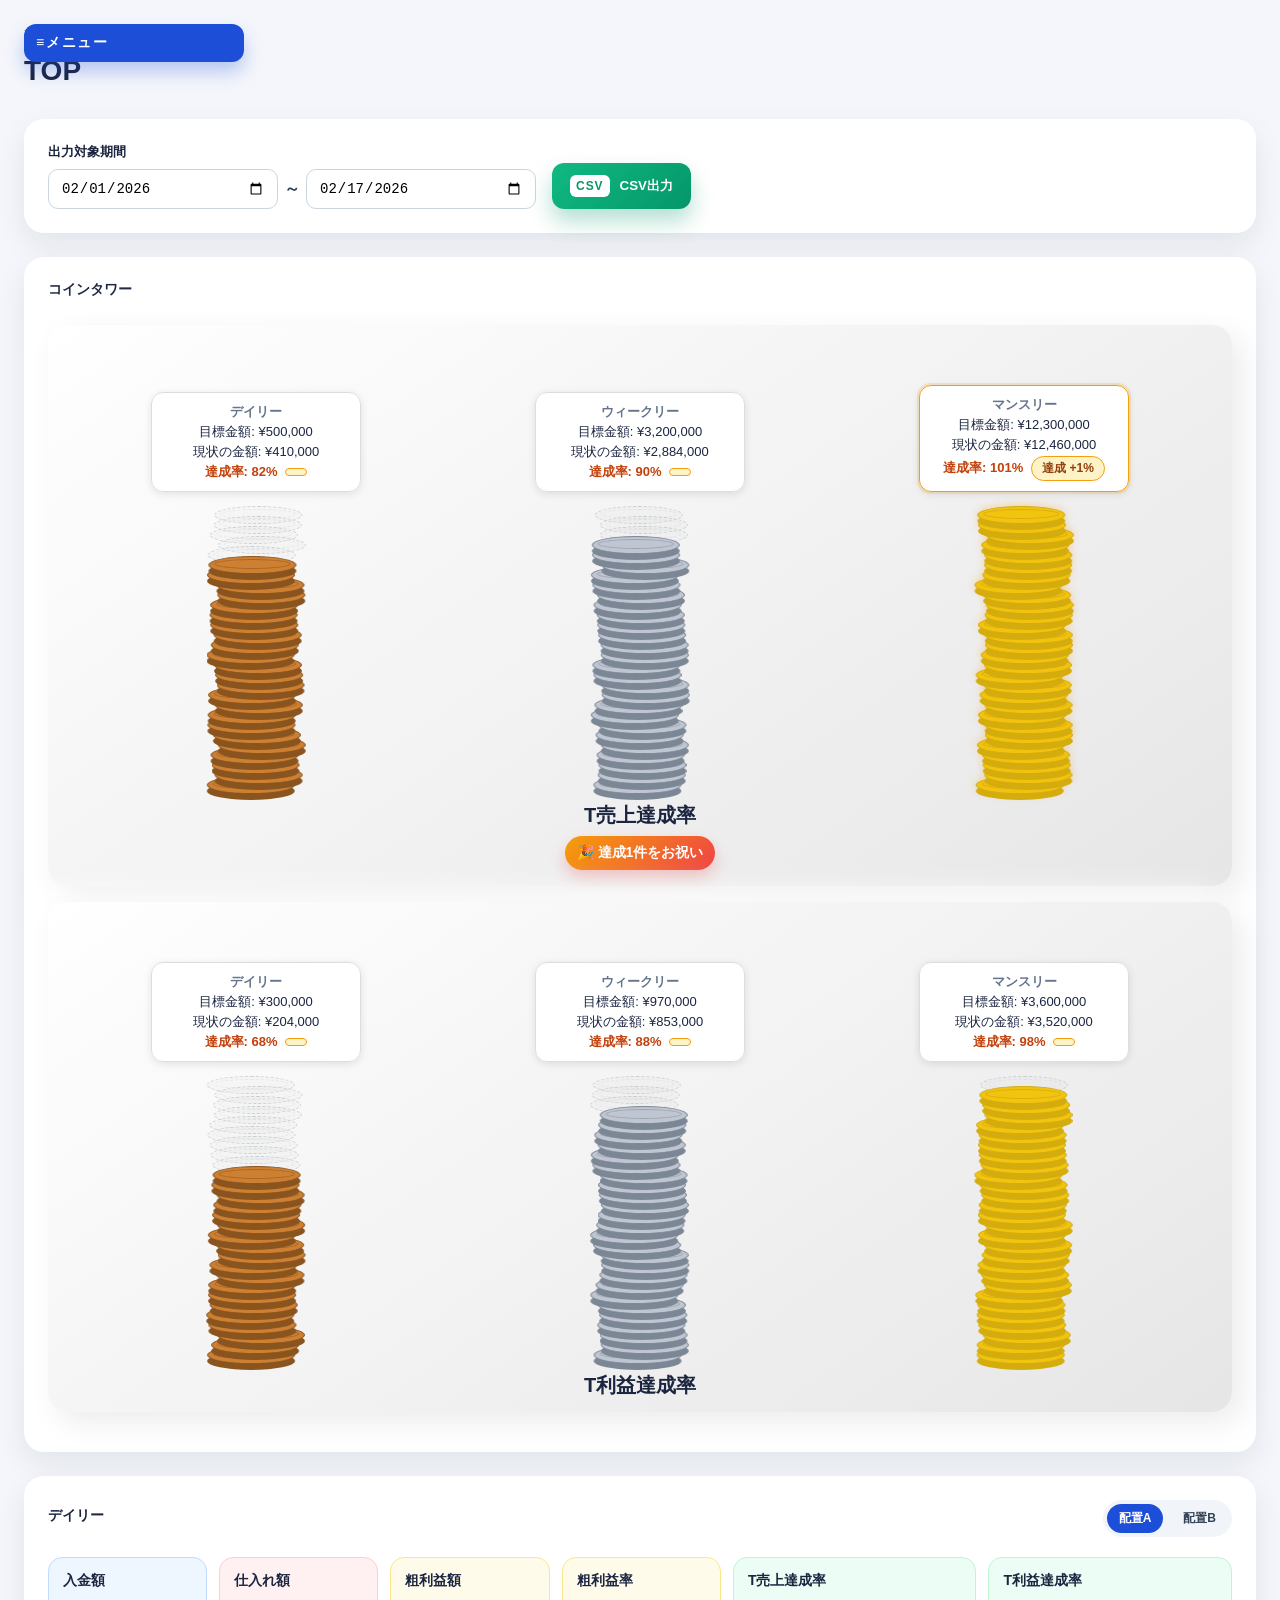
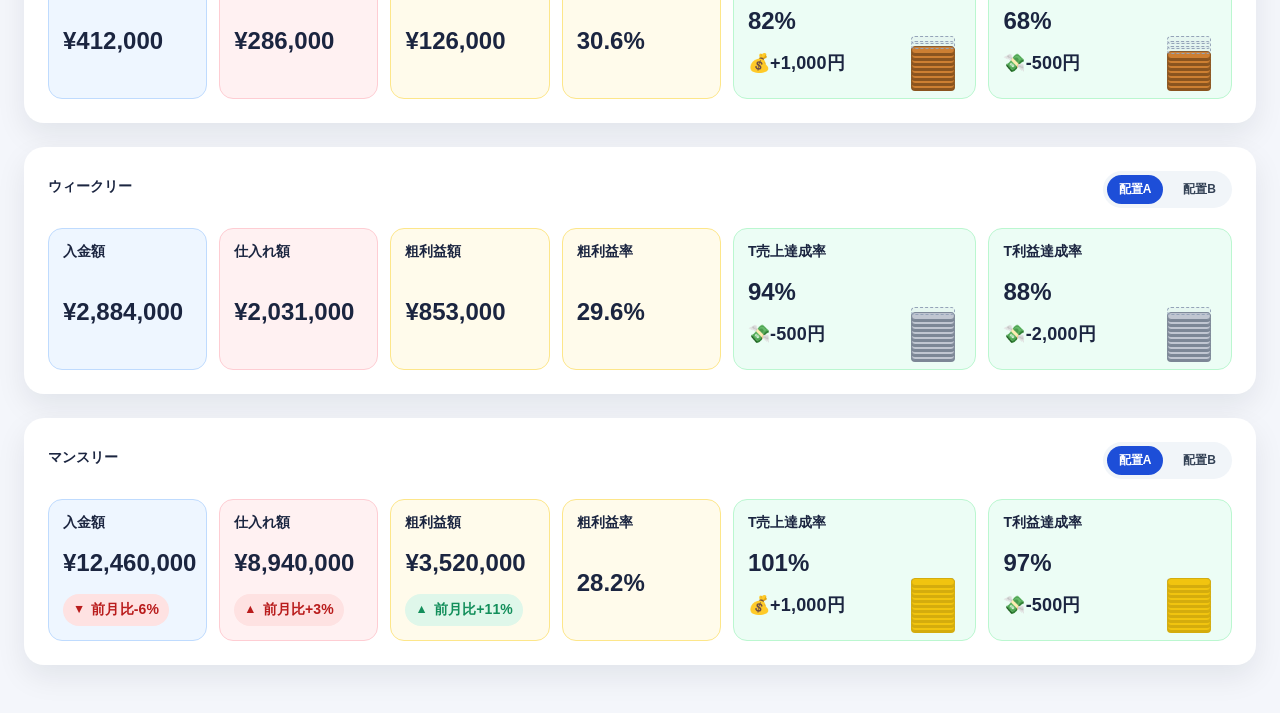
==== index.html @ 09c6e173 "小型タワーにゴースト追加とメニューのレイヤー型アコーディオン化" ====
<!doctype html>
<html lang="ja">
  <head>
    <meta charset="UTF-8" />
    <meta name="viewport" content="width=device-width, initial-scale=1" />
    <title>メニュー画面</title>
    <link rel="stylesheet" href="styles.css" />
  </head>
  <body>
    <div class="layout">
      <aside class="sidebar">
        <button class="sidebar-title" type="button" aria-expanded="false" aria-controls="sidebar-nav">≡メニュー</button>
        <nav class="sidebar-nav" id="sidebar-nav">
          <a class="menu-tab active" href="#menu">TOP</a>
          <a class="menu-tab" href="#seller-research">セラーリサーチ</a>
          <a class="menu-tab" href="#asin-research">ASINリサーチ</a>
          <a class="menu-tab" href="#settings">設定</a>
          <a class="menu-tab" href="#logout">ログアウト</a>
        </nav>
      </aside>

      <div class="content">
        <header class="page-header">
          <div>
            <p class="eyebrow">サマリー</p>
            <h1>TOP</h1>
          </div>
        </header>

        <main>
          <section class="panel global-controls-panel">
            <div class="global-controls">
              <div class="period-range" role="group" aria-label="出力対象期間">
                <p class="period-title">出力対象期間</p>
                <div class="period-inputs">
                  <input type="date" value="2026-02-01" aria-label="日付FROM" />
                  <span class="period-symbol">～</span>
                  <input type="date" value="2026-02-17" aria-label="日付TO" />
                </div>
              </div>
              <button class="csv-button">
                <span class="csv-icon" aria-hidden="true">CSV</span>
                CSV出力
              </button>
            </div>
          </section>

          <section class="panel achievement-panel" id="achievement">
            <div class="panel-header">
              <h2>コインタワー</h2>
            </div>
            <div class="achievement-towers">
              <article class="coin-tower-widget sales-achievement-widget" data-widget="sales-achievement">
                <div class="sales-stage" aria-label="T売上達成率 タワー比較">
                  <div class="sales-tower-group daily-pos">
                    <div class="sales-label-box">
                      <p class="sales-tower-title">デイリー</p>
                      <p class="sales-target">目標金額: <span id="target-daily">-</span></p>
                      <p class="sales-current">現状の金額: <span id="current-daily">-</span></p>
                      <p class="sales-rate">達成率: <span id="rate-daily">0%</span><span class="sales-over-badge" id="over-daily" hidden></span></p>
                    </div>
                    <div class="sales-tower-container" id="tower-daily" aria-hidden="true"></div>
                  </div>
                  <div class="sales-tower-group weekly-pos">
                    <div class="sales-label-box">
                      <p class="sales-tower-title">ウィークリー</p>
                      <p class="sales-target">目標金額: <span id="target-weekly">-</span></p>
                      <p class="sales-current">現状の金額: <span id="current-weekly">-</span></p>
                      <p class="sales-rate">達成率: <span id="rate-weekly">0%</span><span class="sales-over-badge" id="over-weekly" hidden></span></p>
                    </div>
                    <div class="sales-tower-container" id="tower-weekly" aria-hidden="true"></div>
                  </div>
                  <div class="sales-tower-group monthly-pos">
                    <div class="sales-label-box">
                      <p class="sales-tower-title">マンスリー</p>
                      <p class="sales-target">目標金額: <span id="target-monthly">-</span></p>
                      <p class="sales-current">現状の金額: <span id="current-monthly">-</span></p>
                      <p class="sales-rate">達成率: <span id="rate-monthly">0%</span><span class="sales-over-badge" id="over-monthly" hidden></span></p>
                    </div>
                    <div class="sales-tower-container" id="tower-monthly" aria-hidden="true"></div>
                  </div>
                </div>
                <h3 class="tower-widget-title">T売上達成率</h3>
              </article>
              <article class="coin-tower-widget sales-achievement-widget profit-achievement-widget" data-widget="profit-achievement">
                <div class="sales-stage" aria-label="T利益達成率 タワー比較">
                  <div class="sales-tower-group daily-pos">
                    <div class="sales-label-box">
                      <p class="sales-tower-title">デイリー</p>
                      <p class="sales-target">目標金額: <span id="profit-target-daily">-</span></p>
                      <p class="sales-current">現状の金額: <span id="profit-current-daily">-</span></p>
                      <p class="sales-rate">達成率: <span id="profit-rate-daily">0%</span><span class="sales-over-badge" id="profit-over-daily" hidden></span></p>
                    </div>
                    <div class="sales-tower-container" id="profit-tower-daily" aria-hidden="true"></div>
                  </div>
                  <div class="sales-tower-group weekly-pos">
                    <div class="sales-label-box">
                      <p class="sales-tower-title">ウィークリー</p>
                      <p class="sales-target">目標金額: <span id="profit-target-weekly">-</span></p>
                      <p class="sales-current">現状の金額: <span id="profit-current-weekly">-</span></p>
                      <p class="sales-rate">達成率: <span id="profit-rate-weekly">0%</span><span class="sales-over-badge" id="profit-over-weekly" hidden></span></p>
                    </div>
                    <div class="sales-tower-container" id="profit-tower-weekly" aria-hidden="true"></div>
                  </div>
                  <div class="sales-tower-group monthly-pos">
                    <div class="sales-label-box">
                      <p class="sales-tower-title">マンスリー</p>
                      <p class="sales-target">目標金額: <span id="profit-target-monthly">-</span></p>
                      <p class="sales-current">現状の金額: <span id="profit-current-monthly">-</span></p>
                      <p class="sales-rate">達成率: <span id="profit-rate-monthly">0%</span><span class="sales-over-badge" id="profit-over-monthly" hidden></span></p>
                    </div>
                    <div class="sales-tower-container" id="profit-tower-monthly" aria-hidden="true"></div>
                  </div>
                </div>
                <h3 class="tower-widget-title">T利益達成率</h3>
              </article>
            </div>
          </section>

          <section class="panel daily-panel" id="daily">
            <div class="panel-header">
              <h2>デイリー</h2>
              <div class="tower-layout-switch" role="group" aria-label="小さいコインタワー配置比較">
                <button class="tower-layout-button active" type="button" data-layout="a">配置A</button>
                <button class="tower-layout-button" type="button" data-layout="b">配置B</button>
              </div>
            </div>
            <div class="summary-metrics">
              <article class="metric-item income"><h3>入金額</h3><p>¥412,000</p></article>
              <article class="metric-item expense"><h3>仕入れ額</h3><p>¥286,000</p></article>
              <article class="metric-item profit"><h3>粗利益額</h3><p>¥126,000</p></article>
              <article class="metric-item profit"><h3>粗利益率</h3><p>30.6%</p></article>
              <article class="metric-item target" data-target-type="sales"><h3>T売上達成率</h3><p>82%</p><span>💰+1,000円</span></article>
              <article class="metric-item target" data-target-type="profit"><h3>T利益達成率</h3><p>68%</p><span>💸-500円</span></article>
            </div>
          </section>

          <section class="panel weekly-panel" id="weekly">
            <div class="panel-header">
              <h2>ウィークリー</h2>
              <div class="tower-layout-switch" role="group" aria-label="小さいコインタワー配置比較">
                <button class="tower-layout-button active" type="button" data-layout="a">配置A</button>
                <button class="tower-layout-button" type="button" data-layout="b">配置B</button>
              </div>
            </div>
            <div class="summary-metrics">
              <article class="metric-item income"><h3>入金額</h3><p>¥2,884,000</p></article>
              <article class="metric-item expense"><h3>仕入れ額</h3><p>¥2,031,000</p></article>
              <article class="metric-item profit"><h3>粗利益額</h3><p>¥853,000</p></article>
              <article class="metric-item profit"><h3>粗利益率</h3><p>29.6%</p></article>
              <article class="metric-item target" data-target-type="sales"><h3>T売上達成率</h3><p>94%</p><span>💸-500円</span></article>
              <article class="metric-item target" data-target-type="profit"><h3>T利益達成率</h3><p>88%</p><span>💸-2,000円</span></article>
            </div>
          </section>

          <section class="panel monthly-panel" id="monthly">
            <div class="panel-header">
              <h2>マンスリー</h2>
              <div class="tower-layout-switch" role="group" aria-label="小さいコインタワー配置比較">
                <button class="tower-layout-button active" type="button" data-layout="a">配置A</button>
                <button class="tower-layout-button" type="button" data-layout="b">配置B</button>
              </div>
            </div>
            <div class="summary-metrics">
              <article class="metric-item income"><h3>入金額</h3><p>¥12,460,000</p><small>前月比-6%</small></article>
              <article class="metric-item expense"><h3>仕入れ額</h3><p>¥8,940,000</p><small>前月比+3%</small></article>
              <article class="metric-item profit"><h3>粗利益額</h3><p>¥3,520,000</p><small>前月比+11%</small></article>
              <article class="metric-item profit"><h3>粗利益率</h3><p>28.2%</p></article>
              <article class="metric-item target" data-target-type="sales"><h3>T売上達成率</h3><p>101%</p><span>💰+1,000円</span></article>
              <article class="metric-item target" data-target-type="profit"><h3>T利益達成率</h3><p>97%</p><span>💸-500円</span></article>
            </div>
          </section>
        </main>
      </div>
    </div>
    <script src="script.js"></script>
  </body>
</html>
---- styles.css ----
:root {
  color-scheme: light;
  font-family: "Noto Sans JP", "Hiragino Kaku Gothic ProN", "Yu Gothic", sans-serif;
  background: #f4f6fb;
  color: #1b2540;
}

* {
  box-sizing: border-box;
  margin: 0;
  padding: 0;
}

body {
  padding: 24px;
}

.layout {
  display: block;
}

.sidebar {
  position: fixed;
  top: 24px;
  left: 24px;
  z-index: 1400;
  width: 220px;
}

.sidebar-title {
  width: 100%;
  border: none;
  border-radius: 12px;
  background: #1d4ed8;
  color: #ffffff;
  font-size: 14px;
  font-weight: 800;
  letter-spacing: 0.12em;
  text-align: left;
  padding: 10px 12px;
  cursor: pointer;
  box-shadow: 0 10px 18px rgba(29, 78, 216, 0.28);
}

.sidebar-nav {
  margin-top: 10px;
  display: grid;
  gap: 10px;
  background: #ffffff;
  border-radius: 14px;
  padding: 0;
  box-shadow: 0 12px 24px rgba(15, 23, 42, 0.16);
  max-height: 0;
  opacity: 0;
  overflow: hidden;
  pointer-events: none;
  transform: translateY(-6px);
  transition: max-height 0.22s ease, opacity 0.2s ease, transform 0.2s ease, padding 0.2s ease;
}

body.menu-open .sidebar-nav {
  max-height: 320px;
  opacity: 1;
  pointer-events: auto;
  transform: translateY(0);
  padding: 12px;
}

.menu-tab {
  display: block;
  padding: 12px 14px;
  border-radius: 12px;
  text-decoration: none;
  font-weight: 600;
  color: #1f2937;
  background: #f1f5f9;
  transition: background 0.2s ease, color 0.2s ease, transform 0.2s ease;
}

.menu-tab:hover {
  background: #e0e7ff;
  color: #1d4ed8;
  transform: translateX(2px);
}

.menu-tab.active {
  background: #1d4ed8;
  color: #ffffff;
}

.content {
  flex: 1;
  min-width: 0;
}

.page-header {
  display: flex;
  justify-content: flex-start;
  align-items: center;
  margin-bottom: 32px;
}

.eyebrow {
  text-transform: uppercase;
  letter-spacing: 0.12em;
  font-size: 12px;
  color: #6b7280;
  margin-bottom: 14px;
}

h1 {
  font-size: 28px;
  font-weight: 700;
}

.panel {
  display: block;
  background: #fff;
  padding: 24px;
  border-radius: 20px;
  box-shadow: 0 12px 30px rgba(15, 23, 42, 0.08);
  margin-bottom: 24px;
}

.panel-header {
  display: flex;
  justify-content: space-between;
  align-items: center;
  margin-bottom: 20px;
  gap: 16px;
  flex-wrap: wrap;
}

.tower-layout-switch {
  display: inline-flex;
  gap: 8px;
  padding: 4px;
  border-radius: 999px;
  background: #f1f5f9;
}

.tower-layout-button {
  border: none;
  border-radius: 999px;
  background: transparent;
  color: #334155;
  font-size: 12px;
  font-weight: 700;
  padding: 6px 12px;
  cursor: pointer;
}

.tower-layout-button.active {
  background: #1d4ed8;
  color: #ffffff;
}

.panel-header h2 {
  font-size: 14px;
  margin-bottom: 6px;
}

.panel-header p {
  color: #6b7280;
}

.csv-button {
  border: none;
  border-radius: 12px;
  padding: 12px 18px;
  font-weight: 700;
  cursor: pointer;
  background: linear-gradient(135deg, #10b981, #059669);
  color: #fff;
  display: inline-flex;
  align-items: center;
  gap: 10px;
  box-shadow: 0 12px 22px rgba(5, 150, 105, 0.3);
  transition: transform 0.2s ease, box-shadow 0.2s ease;
}

.csv-button.outline {
  background: #ffffff;
  color: #0f172a;
  border: 1px solid #d1d5db;
  box-shadow: none;
}

.csv-button.outline .csv-icon {
  background: #10b981;
  color: #ffffff;
}

.csv-button:hover {
  transform: translateY(-1px);
  box-shadow: 0 16px 26px rgba(5, 150, 105, 0.35);
}

.csv-button.small {
  padding: 10px 16px;
  font-size: 13px;
}

.csv-icon {
  background: #ffffff;
  color: #059669;
  font-size: 12px;
  font-weight: 800;
  padding: 4px 6px;
  border-radius: 6px;
  letter-spacing: 0.08em;
}



.global-controls {
  display: flex;
  justify-content: flex-start;
  align-items: end;
  gap: 16px;
  flex-wrap: wrap;
}

.period-range {
  display: grid;
  gap: 8px;
}

.period-title {
  font-size: 13px;
  font-weight: 700;
}

.period-inputs {
  display: flex;
  align-items: center;
  gap: 6px;
  flex-wrap: wrap;
}

.period-symbol {
  font-weight: 700;
  color: #334155;
}

.period-inputs input {
  border: 1px solid #cbd5e1;
  border-radius: 10px;
  padding: 10px 12px;
  font-size: 14px;
  min-width: 230px;
  background: #fff;
}

.achievement-towers {
  display: grid;
  grid-template-columns: repeat(2, minmax(240px, 1fr));
  gap: 16px;
  margin-bottom: 16px;
}

.coin-tower-widget {
  background: linear-gradient(145deg, #ffffff, #e6e6e6);
  padding: 22px;
  border-radius: 20px;
  box-shadow: 10px 10px 30px rgba(0, 0, 0, 0.08), -10px -10px 30px rgba(255, 255, 255, 0.8);
  text-align: center;
}

.coin-tower-widget h3 {
  margin-bottom: 10px;
}

.target-amount {
  margin-bottom: 8px;
}

.tower-container {
  width: 88px;
  height: 160px;
  background-color: #e0e0e0;
  border-radius: 10px;
  margin: 0 auto 12px;
  position: relative;
  overflow: hidden;
  border: 1px solid #dcdcdc;
  box-shadow: inset 2px 2px 5px rgba(0, 0, 0, 0.1);
}

.coin-stack {
  position: absolute;
  bottom: 0;
  width: 100%;
  background-color: #ffd700;
  box-shadow: 0 -2px 5px rgba(255, 215, 0, 0.5);
  border-top: 1px solid #e0b000;
}

.current-amount {
  display: block;
  font-size: 26px;
  font-weight: 700;
  margin-bottom: 4px;
}

.percentage {
  display: block;
}

.summary-metrics {
  display: grid;
  grid-template-columns: repeat(4, minmax(0, 0.85fr)) repeat(2, minmax(0, 1.3fr));
  gap: 12px;
}

.metric-item {
  padding: 14px;
  border-radius: 14px;
  background: #f8fafc;
  border: 1px solid #e2e8f0;
  display: grid;
  gap: 8px;
}

.metric-item.target {
  background: #ecfdf5;
  border-color: #bbf7d0;
  position: relative;
  min-height: 142px;
  padding-right: 84px;
}

.metric-item.target.target-layout-b {
  padding-right: 14px;
  padding-bottom: 78px;
}

.mini-target-tower {
  position: absolute;
  right: 14px;
  bottom: 12px;
  width: 56px;
  display: flex;
  flex-direction: column-reverse;
  align-items: center;
}

.metric-item.target.target-layout-b .mini-target-tower {
  right: 50%;
  transform: translateX(50%);
  width: 68px;
}

.mini-coin-slot {
  position: relative;
  width: 44px;
  height: 8px;
  margin-bottom: -3px;
}

.metric-item.target.target-layout-b .mini-coin-slot {
  width: 52px;
  height: 9px;
}

.mini-coin,
.mini-ghost-coin {
  width: 100%;
  height: 100%;
  border-radius: 999px;
}

.mini-ghost-coin {
  position: absolute;
  inset: 0;
  border: 1px dashed #94a3b8;
  background: rgba(148, 163, 184, 0.08);
}

.mini-coin {
  position: absolute;
  inset: 0;
  background: var(--mini-coin-main, #f1c40f);
  border: 1px solid var(--mini-coin-edge, #d4ac0d);
  box-shadow: 0 2px 0 var(--mini-coin-edge, #d4ac0d);
}

.metric-item.target.period-daily {
  --mini-coin-main: #cd7f32;
  --mini-coin-edge: #8a541f;
}

.metric-item.target.period-weekly {
  --mini-coin-main: #c0c6d1;
  --mini-coin-edge: #7c8796;
}

.metric-item.target.period-monthly {
  --mini-coin-main: #f1c40f;
  --mini-coin-edge: #d4ac0d;
}

.metric-item.income {
  background: #eef6ff;
  border-color: #bfdbfe;
}

.metric-item.expense {
  background: #fff1f2;
  border-color: #fecdd3;
}

.metric-item.profit {
  background: #fffbeb;
  border-color: #fde68a;
}


.metric-item h3 {
  font-size: 14px;
  font-weight: 700;
}

.metric-item p {
  font-size: 24px;
  font-weight: 700;
}

.metric-item small,
.metric-item span {
  font-size: 14px;
}

.metric-item.target span {
  font-size: 18px;
  font-weight: 800;
  letter-spacing: 0.01em;
}


.monthly-panel .metric-item small.mom-chip {
  display: inline-flex;
  align-items: center;
  width: fit-content;
  border-radius: 999px;
  padding: 4px 10px;
  font-size: 14px;
  font-weight: 800;
  line-height: 1.1;
  letter-spacing: 0.01em;
}

.monthly-panel .metric-item small.mom-chip::before {
  content: "▲";
  margin-right: 6px;
  font-size: 0.88em;
}

.monthly-panel .metric-item small.mom-chip.mom-up {
  background: #dff7ea;
  color: #138f5b;
}

.monthly-panel .metric-item small.mom-chip.mom-down {
  background: #fee2e2;
  color: #b91c1c;
}

.monthly-panel .metric-item small.mom-chip.mom-down::before {
  content: "▼";
}


.monthly-panel .metric-item.expense small.mom-chip.mom-up {
  background: #fee2e2;
  color: #b91c1c;
}

.monthly-panel .metric-item.expense small.mom-chip.mom-down {
  background: #dff7ea;
  color: #138f5b;
}

.celebrate-button {
  margin: 10px auto 0;
  display: inline-flex;
  align-items: center;
  justify-content: center;
  border: none;
  border-radius: 999px;
  padding: 8px 12px;
  width: fit-content;
  font-size: 14px;
  font-weight: 800;
  background: linear-gradient(135deg, #f59e0b, #ef4444);
  color: #ffffff;
  cursor: pointer;
  box-shadow: 0 8px 16px rgba(239, 68, 68, 0.28);
  transition: transform 0.15s ease, box-shadow 0.15s ease;
}

.celebrate-button:hover {
  transform: translateY(-1px) scale(1.02);
  box-shadow: 0 12px 20px rgba(239, 68, 68, 0.3);
}

.celebrate-button:active {
  transform: translateY(0) scale(0.98);
}

.confetti-layer {
  position: fixed;
  inset: 0;
  pointer-events: none;
  overflow: hidden;
  z-index: 9999;
}

.confetti-piece {
  position: absolute;
  top: -12vh;
  width: 10px;
  height: 16px;
  opacity: 0.95;
  transform: translate3d(var(--x-start), -12vh, 0) rotate(0deg);
  animation: confetti-fall var(--fall-duration) linear forwards;
}

@keyframes confetti-fall {
  0% {
    transform: translate3d(var(--x-start), -12vh, 0) rotate(0deg);
    opacity: 0.98;
  }
  100% {
    transform: translate3d(calc(var(--x-start) + var(--x-drift)), 110vh, 0) rotate(var(--spin));
    opacity: 0.9;
  }
}

@media (max-width: 1080px) {
  .summary-metrics {
    grid-template-columns: repeat(2, minmax(0, 1fr));
  }
}

.grid {
  display: grid;
  gap: 16px;
  grid-template-columns: repeat(auto-fit, minmax(220px, 1fr));
}

.card {
  background: #f8fafc;
  border-radius: 16px;
  padding: 18px;
  border: 1px solid #e2e8f0;
}

.card.income {
  background: #eef6ff;
  border-color: #bfdbfe;
}

.card.expense {
  background: #fff1f2;
  border-color: #fecdd3;
}

.card.profit {
  background: #fff7ed;
  border-color: #fed7aa;
}

.card h3 {
  font-size: 14px;
  color: #64748b;
  margin-bottom: 10px;
}

.metric {
  font-size: 24px;
  font-weight: 700;
  margin-bottom: 6px;
}

.sub {
  font-size: 13px;
  color: #64748b;
}

.subline {
  display: flex;
  align-items: center;
  gap: 10px;
  flex-wrap: wrap;
}

.card.profit .subline {
  flex-wrap: nowrap;
  gap: 6px;
  font-size: 12px;
}

.trend {
  font-size: 12px;
  font-weight: 700;
  padding: 4px 8px;
  border-radius: 999px;
}

.trend.up {
  background: rgba(16, 185, 129, 0.16);
  color: #047857;
}

.trend.down {
  background: rgba(239, 68, 68, 0.16);
  color: #b91c1c;
}

.chart-legend {
  display: flex;
  flex-wrap: wrap;
  gap: 10px;
  margin-bottom: 18px;
}

.legend-chip {
  font-size: 12px;
  font-weight: 700;
  padding: 10px 14px;
  border-radius: 999px;
  background: #e2e8f0;
  color: #1f2937;
}

.legend-chip.daily {
  background: rgba(56, 189, 248, 0.2);
  color: #0369a1;
}

.legend-chip.weekly {
  background: rgba(96, 165, 250, 0.2);
  color: #1d4ed8;
}

.legend-chip.monthly {
  background: rgba(37, 99, 235, 0.2);
  color: #1e3a8a;
}

.legend-chip.last-month {
  background: rgba(59, 130, 246, 0.2);
  color: #1d4ed8;
}

.bar-chart {
  position: relative;
  padding-top: 12px;
}

.bar-chart-grid {
  display: grid;
  grid-template-columns: repeat(auto-fit, minmax(140px, 1fr));
  gap: 16px;
  align-items: end;
}

.bar-group {
  display: grid;
  grid-template-rows: auto auto auto;
  justify-items: center;
  gap: 10px;
}

.bar-stack {
  display: grid;
  grid-template-columns: auto auto;
  gap: 10px;
  align-items: end;
}

.bar-axis {
  display: flex;
  flex-direction: column;
  justify-content: flex-start;
  height: var(--total, 180px);
  font-size: 11px;
  font-weight: 700;
  color: #94a3b8;
  text-align: right;
}

.bar-axis span {
  display: block;
}

.bar-column {
  width: 64px;
  height: var(--total, 180px);
  position: relative;
  display: flex;
  align-items: flex-end;
  justify-content: center;
}

.bar-segment {
  width: 100%;
  border-radius: 6px;
  box-shadow: inset 0 0 0 1px rgba(148, 163, 184, 0.35);
}

.bar-segment.ghost {
  position: absolute;
  bottom: 0;
  left: 0;
  background: rgba(147, 197, 253, 0.35);
  border: 1px dashed rgba(59, 130, 246, 0.5);
}

.bar-segment.current {
  background: #2563eb;
  position: relative;
}

.bar-segment.current.above {
  box-shadow: 0 0 0 2px rgba(37, 99, 235, 0.25);
}

.bar-segment.current.above::after {
  content: "";
  position: absolute;
  top: -6px;
  left: 50%;
  transform: translateX(-50%);
  width: 14px;
  height: 6px;
  border-radius: 4px;
  background: #2563eb;
}

.bar-label {
  font-weight: 700;
  color: #1f2937;
  text-align: center;
}

.bar-value {
  font-size: 12px;
  color: #1d4ed8;
  font-weight: 700;
  text-align: center;
  display: grid;
  gap: 4px;
}

.bar-note {
  font-size: 12px;
  color: #64748b;
  text-align: center;
}

@media (max-width: 720px) {
  .achievement-towers {
    grid-template-columns: 1fr;
  }

  .global-controls {
    align-items: flex-start;
  }

  .period-inputs input {
    min-width: 150px;
  }

  .summary-metrics {
    grid-template-columns: 1fr;
  }

  body {
    padding: 20px;
  }

  .layout {
    display: block;
  }

  .sidebar {
    top: 12px;
    left: 12px;
    width: calc(100% - 24px);
    max-width: 260px;
  }

  .page-header {
    flex-direction: column;
    align-items: flex-start;
    gap: 16px;
  }

  .panel-header {
    flex-direction: column;
    align-items: flex-start;
  }

  .bar-chart-grid {
    grid-template-columns: repeat(auto-fit, minmax(120px, 1fr));
  }

  .average-line {
    height: 240px;
  }
}

.sales-achievement-widget {
  overflow: visible;
  padding-top: 26px;
  padding-bottom: 16px;
}

.sales-achievement-widget .tower-widget-title {
  margin-top: 16px;
  margin-bottom: 0;
  text-align: center;
  position: relative;
  z-index: 120;
  font-size: 28px;
  font-weight: 800;
  line-height: 1.1;
}

.sales-stage {
  position: relative;
  width: 100%;
  max-width: 100%;
  min-height: 0;
  margin: 0 auto;
  margin-top: 34px;
  display: flex;
  justify-content: center;
  align-items: flex-end;
  gap: 16px;
}

.sales-tower-group {
  position: relative;
  isolation: isolate;
  display: flex;
  flex: 1 1 0;
  min-width: 0;
  flex-direction: column;
  align-items: center;
}

.sales-stage .daily-pos {
  --coin-main: #cd7f32;
  --coin-edge: #8a541f;
  --coin-ring: rgba(122, 69, 21, 0.45);
  --coin-glow: rgba(205, 127, 50, 0.45);
  z-index: 10;
}

.sales-stage .weekly-pos {
  --coin-main: #c0c6d1;
  --coin-edge: #7c8796;
  --coin-ring: rgba(99, 112, 128, 0.4);
  --coin-glow: rgba(192, 198, 209, 0.45);
  z-index: 2;
}

.sales-stage .monthly-pos {
  --coin-main: #f1c40f;
  --coin-edge: #d4ac0d;
  --coin-ring: rgba(184, 134, 11, 0.4);
  --coin-glow: rgba(245, 158, 11, 0.45);
  z-index: 2;
}

.sales-label-box {
  position: relative;
  z-index: 40;
  margin-bottom: 14px;
  text-align: center;
  background: rgba(255, 255, 255, 0.96);
  padding: 10px 14px;
  border-radius: 12px;
  box-shadow: 0 2px 8px rgba(0, 0, 0, 0.1);
  border: 1px solid #ddd;
  white-space: nowrap;
  width: 100%;
  min-width: 0;
  max-width: 210px;
}


.sales-stage .weekly-pos .sales-label-box,
.sales-stage .monthly-pos .sales-label-box {
  z-index: 70;
}

.sales-stage .daily-pos .sales-label-box {
  z-index: 60;
}

.sales-tower-title {
  font-size: 14px;
  color: #64748b;
  font-weight: 700;
  margin-bottom: 4px;
}

.sales-label-box p {
  font-size: 14px;
  margin-bottom: 2px;
}

.sales-label-box p:last-child {
  margin-bottom: 0;
}

.sales-rate {
  color: #c2410c;
  font-weight: 700;
}

.sales-over-badge {
  display: inline-flex;
  margin-left: 8px;
  padding: 3px 10px;
  border-radius: 999px;
  font-size: 12px;
  font-weight: 700;
  color: #92400e;
  background: #fef3c7;
  border: 1px solid #f59e0b;
}

.sales-tower-group.over-achieved .sales-label-box {
  position: relative;
  z-index: 80;
  border-color: #f59e0b;
  box-shadow: 0 0 0 2px rgba(245, 158, 11, 0.2), 0 2px 8px rgba(0, 0, 0, 0.1);
}

.sales-tower-group.over-achieved .active-coin {
  box-shadow: 0 6px 0 var(--coin-edge, #d4ac0d), 0 0 10px var(--coin-glow, rgba(245, 158, 11, 0.45));
}


.sales-tower-container {
  width: 108px;
  display: flex;
  flex-direction: column-reverse;
  align-items: center;
  padding-bottom: 2px;
}


.coin-slot {
  position: relative;
  width: 92px;
  height: 18px;
  margin-bottom: -8px;
  display: flex;
  justify-content: center;
}

.coin-base {
  position: absolute;
  width: 88px;
  height: 18px;
  border-radius: 50%;
  opacity: 0;
  transform: translateY(-800px);
}

.active-coin {
  background-color: var(--coin-main, #f1c40f);
  border: 1px solid var(--coin-edge, #d4ac0d);
  box-shadow: 0 6px 0 var(--coin-edge, #d4ac0d);
  z-index: 10;
}

.active-coin::before {
  content: "";
  position: absolute;
  top: 2px;
  left: 5px;
  right: 5px;
  bottom: 4px;
  border: 1px solid var(--coin-ring, rgba(184, 134, 11, 0.4));
  border-radius: 50%;
}

.ghost-coin {
  background-color: rgba(0, 0, 0, 0.02);
  border: 1px dashed #bdc3c7;
  z-index: 5;
}

.ghost-coin::before {
  content: "";
  position: absolute;
  top: 2px;
  left: 5px;
  right: 5px;
  bottom: 4px;
  border: 1px dashed #bdc3c7;
  border-radius: 50%;
  opacity: 0.4;
}

.active-coin.animate {
  animation: fallActive 0.7s cubic-bezier(0.47, 0, 0.745, 0.715) forwards;
}

.ghost-coin.animate {
  animation: fallGhost 0.6s cubic-bezier(0.47, 0, 0.745, 0.715) forwards;
}

@keyframes fallActive {
  0% {
    opacity: 0;
    transform: translateY(-800px) translateX(var(--rx));
  }
  70% {
    opacity: 1;
    transform: translateY(0) translateX(var(--rx));
  }
  85% {
    transform: translateY(-8px) translateX(var(--rx));
  }
  100% {
    opacity: 1;
    transform: translateY(0) translateX(var(--rx));
  }
}

@keyframes fallGhost {
  0% {
    opacity: 0;
    transform: translateY(-800px) translateX(var(--rx));
  }
  100% {
    opacity: 0.8;
    transform: translateY(0) translateX(var(--rx));
  }
}

@media (max-width: 1440px) {
  .sales-achievement-widget .tower-widget-title {
    font-size: 20px;
  }

  .sales-tower-title {
    font-size: 13px;
  }

  .sales-label-box p {
    font-size: 13px;
  }

  .achievement-towers {
    grid-template-columns: 1fr;
  }

  .sales-stage {
    gap: 12px;
  }
}

@media (max-width: 760px) {
  .sales-achievement-widget {
    padding-top: 12px;
  }

  .sales-achievement-widget .tower-widget-title {
    font-size: 20px;
  }

  .sales-tower-title {
    font-size: 13px;
  }

  .sales-label-box p {
    font-size: 13px;
  }

  .sales-label-box {
    max-width: 220px;
  }

  .sales-stage {
    min-height: 0;
    align-items: flex-start;
    justify-content: flex-start;
    flex-direction: column;
    gap: 20px;
  }

  .sales-tower-group {
    position: relative;
    inset: auto;
    transform: none !important;
    margin-bottom: 20px;
  }

  .sales-stage .weekly-pos,
  .sales-stage .monthly-pos,
  .sales-stage .daily-pos {
    left: auto;
    right: auto;
    bottom: auto;
  }
}
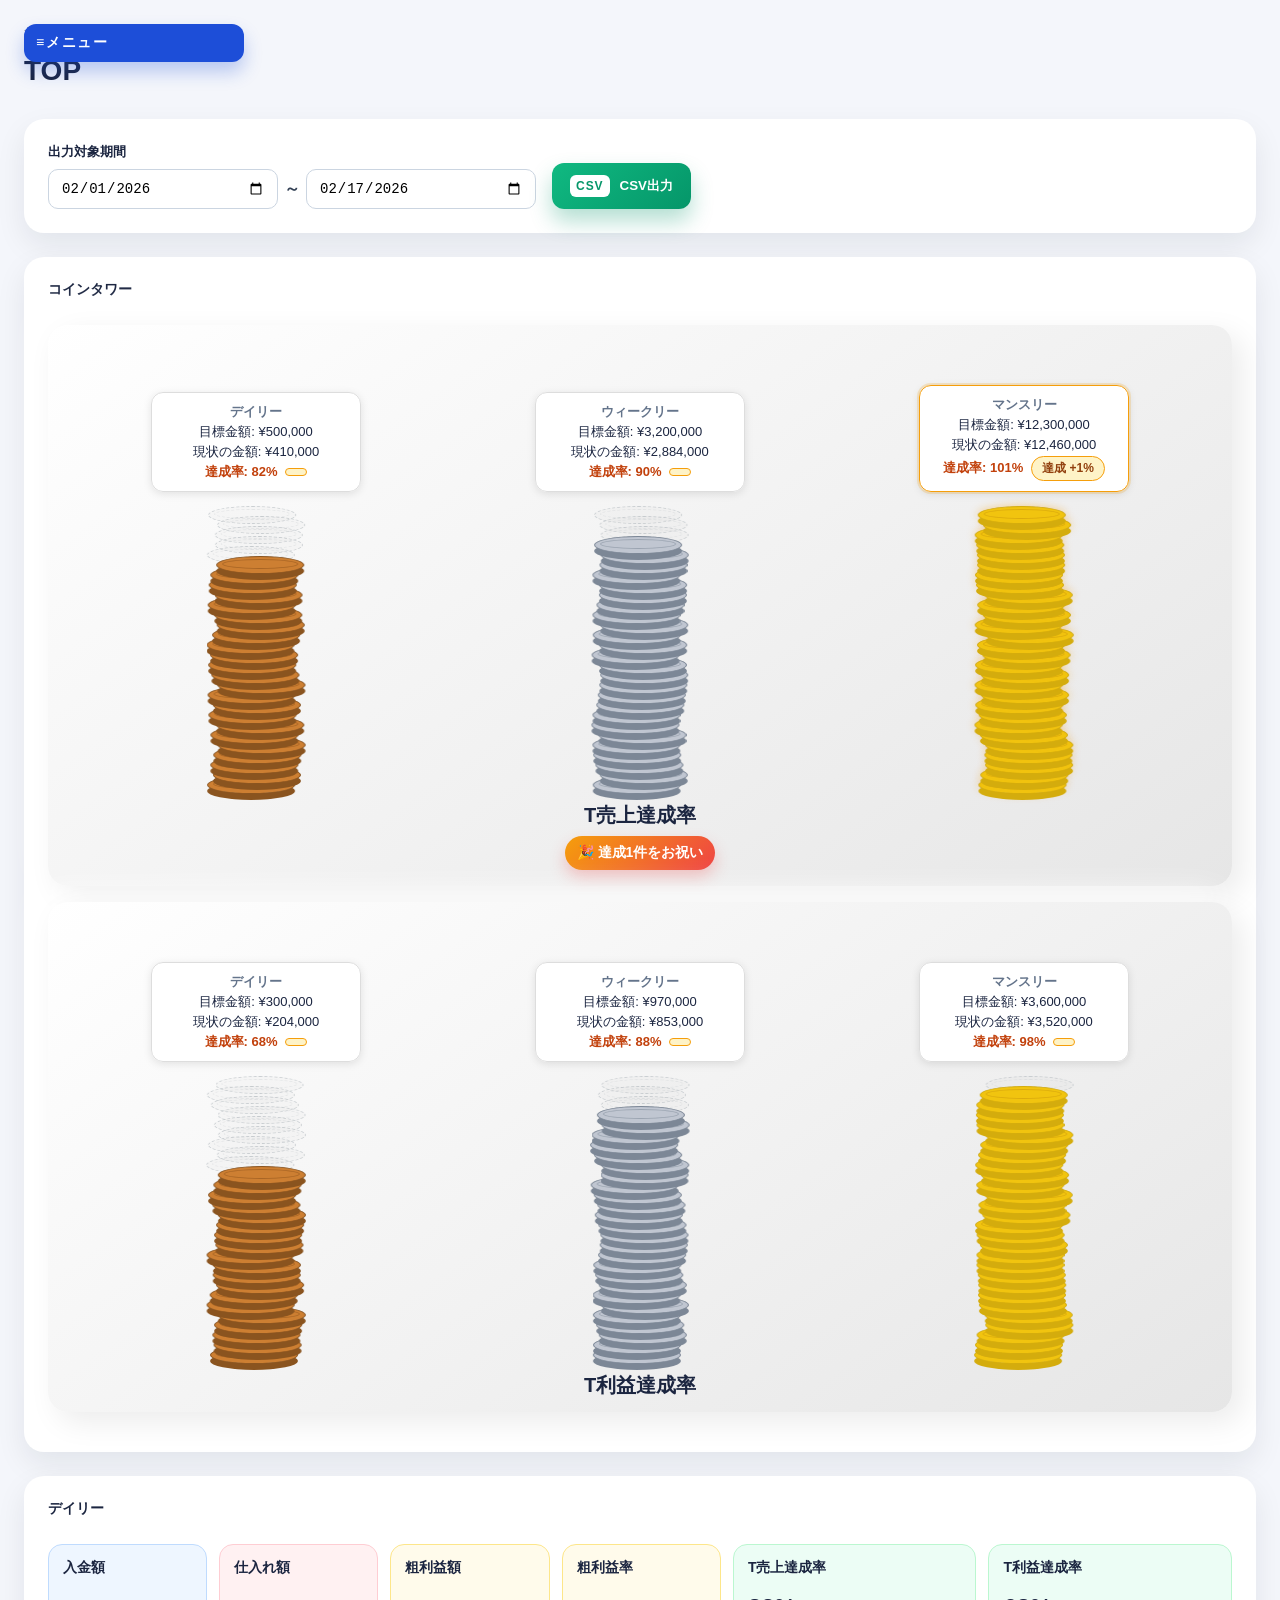
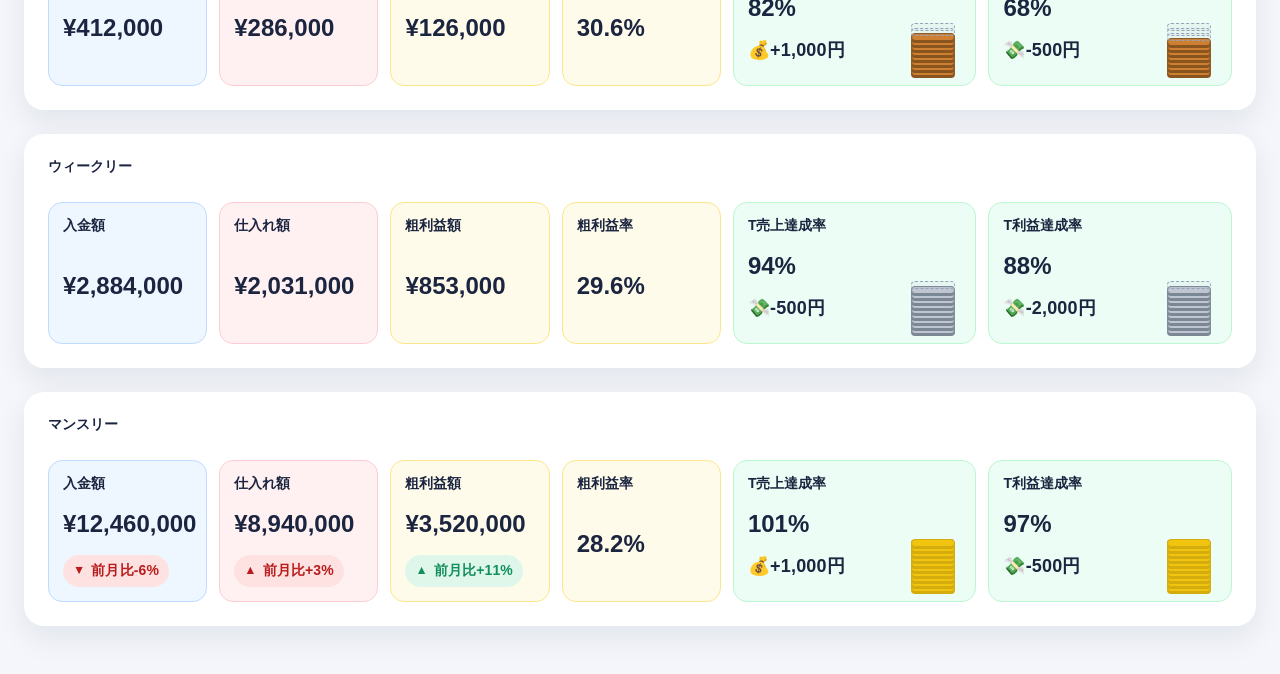
==== commit 85fe226d: "小型コインタワーを配置A固定にして切り替えUIを削除" ====
--- a/index.html
+++ b/index.html
@@ -120,10 +120,6 @@
           <section class="panel daily-panel" id="daily">
             <div class="panel-header">
               <h2>デイリー</h2>
-              <div class="tower-layout-switch" role="group" aria-label="小さいコインタワー配置比較">
-                <button class="tower-layout-button active" type="button" data-layout="a">配置A</button>
-                <button class="tower-layout-button" type="button" data-layout="b">配置B</button>
-              </div>
             </div>
             <div class="summary-metrics">
               <article class="metric-item income"><h3>入金額</h3><p>¥412,000</p></article>
@@ -138,10 +134,6 @@
           <section class="panel weekly-panel" id="weekly">
             <div class="panel-header">
               <h2>ウィークリー</h2>
-              <div class="tower-layout-switch" role="group" aria-label="小さいコインタワー配置比較">
-                <button class="tower-layout-button active" type="button" data-layout="a">配置A</button>
-                <button class="tower-layout-button" type="button" data-layout="b">配置B</button>
-              </div>
             </div>
             <div class="summary-metrics">
               <article class="metric-item income"><h3>入金額</h3><p>¥2,884,000</p></article>
@@ -156,10 +148,6 @@
           <section class="panel monthly-panel" id="monthly">
             <div class="panel-header">
               <h2>マンスリー</h2>
-              <div class="tower-layout-switch" role="group" aria-label="小さいコインタワー配置比較">
-                <button class="tower-layout-button active" type="button" data-layout="a">配置A</button>
-                <button class="tower-layout-button" type="button" data-layout="b">配置B</button>
-              </div>
             </div>
             <div class="summary-metrics">
               <article class="metric-item income"><h3>入金額</h3><p>¥12,460,000</p><small>前月比-6%</small></article>
--- a/styles.css
+++ b/styles.css
@@ -131,29 +131,6 @@
   flex-wrap: wrap;
 }
 
-.tower-layout-switch {
-  display: inline-flex;
-  gap: 8px;
-  padding: 4px;
-  border-radius: 999px;
-  background: #f1f5f9;
-}
-
-.tower-layout-button {
-  border: none;
-  border-radius: 999px;
-  background: transparent;
-  color: #334155;
-  font-size: 12px;
-  font-weight: 700;
-  padding: 6px 12px;
-  cursor: pointer;
-}
-
-.tower-layout-button.active {
-  background: #1d4ed8;
-  color: #ffffff;
-}
 
 .panel-header h2 {
   font-size: 14px;
@@ -330,10 +307,6 @@
   padding-right: 84px;
 }
 
-.metric-item.target.target-layout-b {
-  padding-right: 14px;
-  padding-bottom: 78px;
-}
 
 .mini-target-tower {
   position: absolute;
@@ -345,11 +318,6 @@
   align-items: center;
 }
 
-.metric-item.target.target-layout-b .mini-target-tower {
-  right: 50%;
-  transform: translateX(50%);
-  width: 68px;
-}
 
 .mini-coin-slot {
   position: relative;
@@ -358,10 +326,6 @@
   margin-bottom: -3px;
 }
 
-.metric-item.target.target-layout-b .mini-coin-slot {
-  width: 52px;
-  height: 9px;
-}
 
 .mini-coin,
 .mini-ghost-coin {
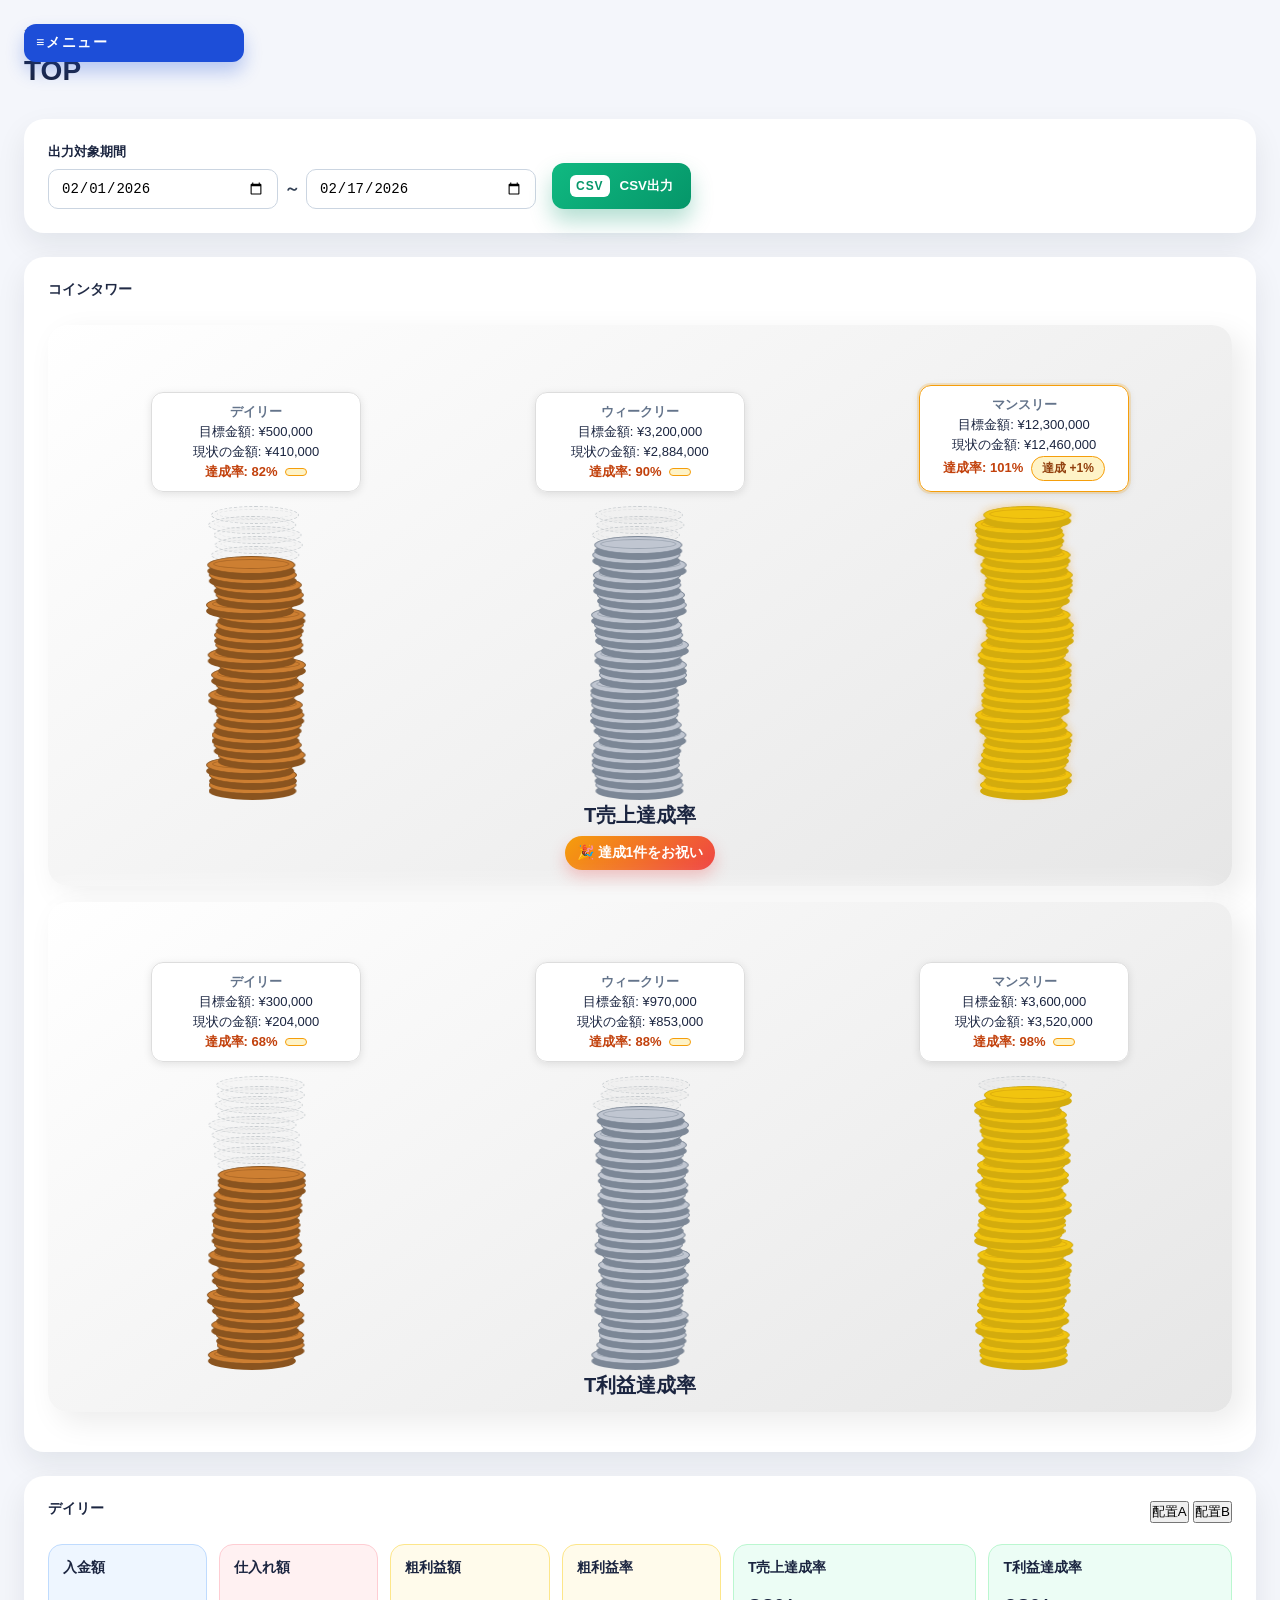
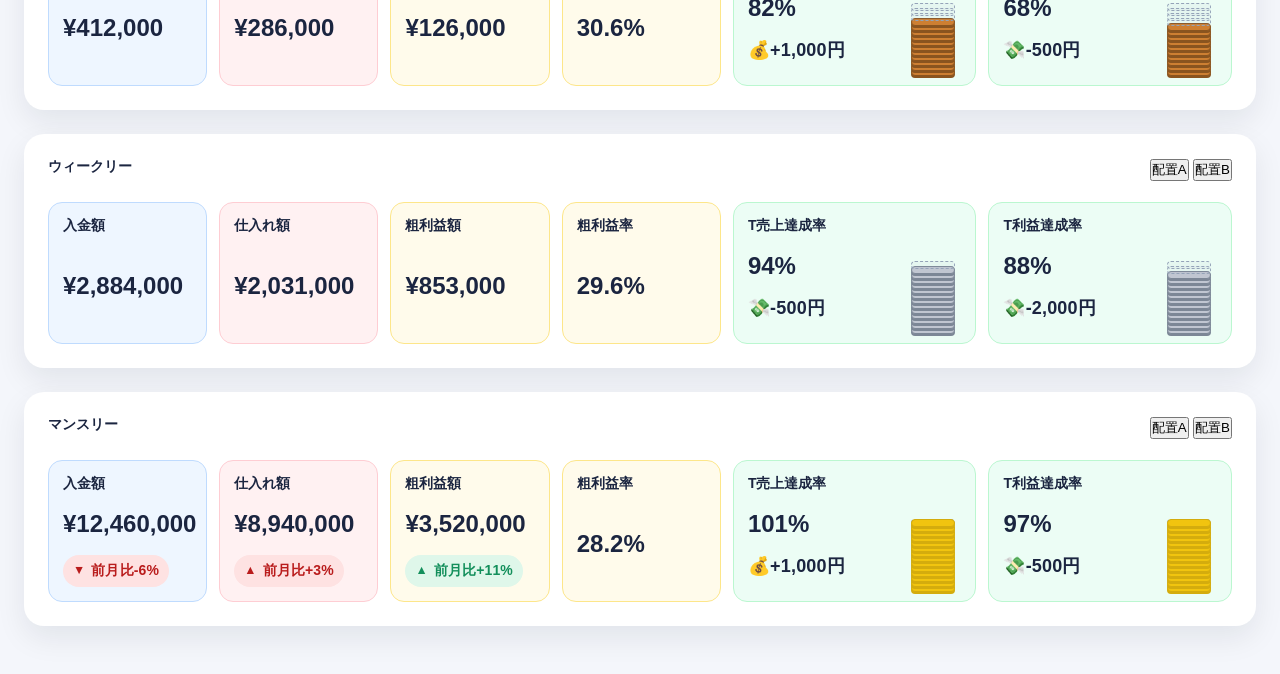
==== commit cafc5106: "Merge branch 'main' into codex/change-coin-tower-layout-to-horizontal-yxl3b3" ====
--- a/index.html
+++ b/index.html
@@ -120,6 +120,10 @@
           <section class="panel daily-panel" id="daily">
             <div class="panel-header">
               <h2>デイリー</h2>
+              <div class="tower-layout-switch" role="group" aria-label="小さいコインタワー配置比較">
+                <button class="tower-layout-button active" type="button" data-layout="a">配置A</button>
+                <button class="tower-layout-button" type="button" data-layout="b">配置B</button>
+              </div>
             </div>
             <div class="summary-metrics">
               <article class="metric-item income"><h3>入金額</h3><p>¥412,000</p></article>
@@ -134,6 +138,10 @@
           <section class="panel weekly-panel" id="weekly">
             <div class="panel-header">
               <h2>ウィークリー</h2>
+              <div class="tower-layout-switch" role="group" aria-label="小さいコインタワー配置比較">
+                <button class="tower-layout-button active" type="button" data-layout="a">配置A</button>
+                <button class="tower-layout-button" type="button" data-layout="b">配置B</button>
+              </div>
             </div>
             <div class="summary-metrics">
               <article class="metric-item income"><h3>入金額</h3><p>¥2,884,000</p></article>
@@ -148,6 +156,10 @@
           <section class="panel monthly-panel" id="monthly">
             <div class="panel-header">
               <h2>マンスリー</h2>
+              <div class="tower-layout-switch" role="group" aria-label="小さいコインタワー配置比較">
+                <button class="tower-layout-button active" type="button" data-layout="a">配置A</button>
+                <button class="tower-layout-button" type="button" data-layout="b">配置B</button>
+              </div>
             </div>
             <div class="summary-metrics">
               <article class="metric-item income"><h3>入金額</h3><p>¥12,460,000</p><small>前月比-6%</small></article>
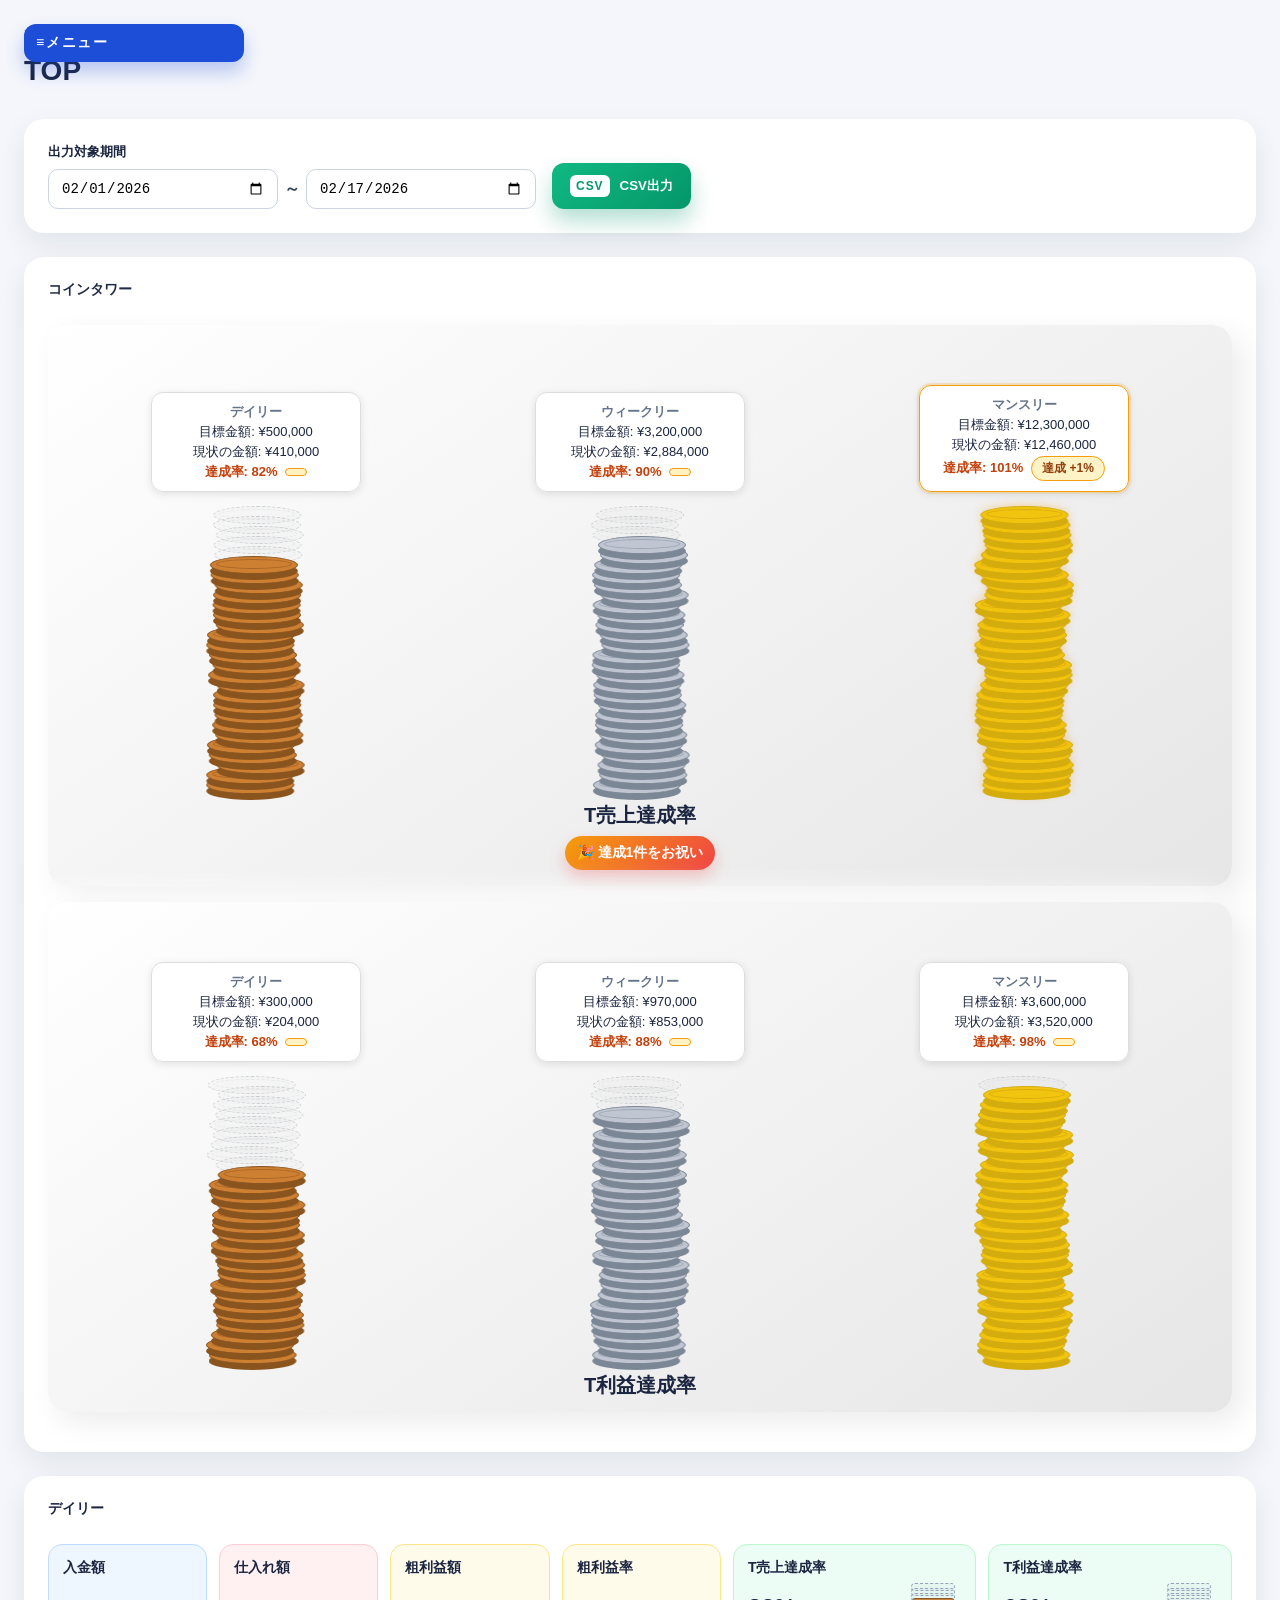
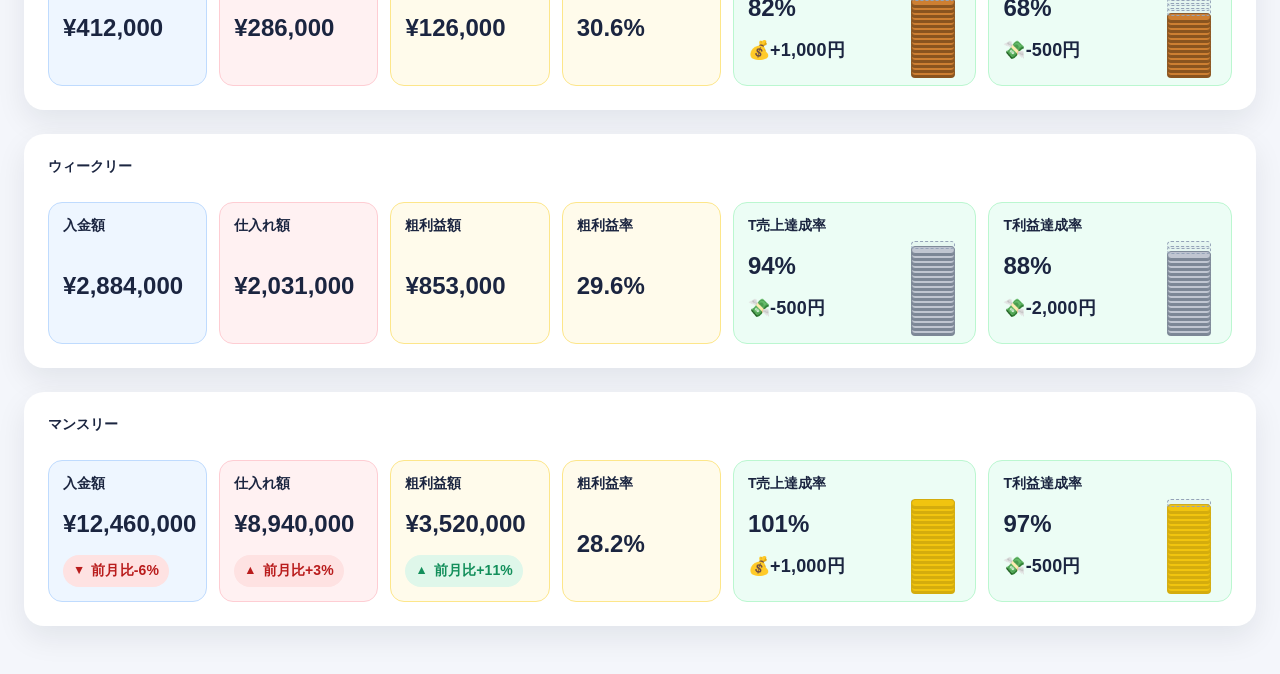
==== commit bb1f8e24: "小型コインタワー段数を25%増量" ====
--- a/index.html
+++ b/index.html
@@ -120,10 +120,6 @@
           <section class="panel daily-panel" id="daily">
             <div class="panel-header">
               <h2>デイリー</h2>
-              <div class="tower-layout-switch" role="group" aria-label="小さいコインタワー配置比較">
-                <button class="tower-layout-button active" type="button" data-layout="a">配置A</button>
-                <button class="tower-layout-button" type="button" data-layout="b">配置B</button>
-              </div>
             </div>
             <div class="summary-metrics">
               <article class="metric-item income"><h3>入金額</h3><p>¥412,000</p></article>
@@ -138,10 +134,6 @@
           <section class="panel weekly-panel" id="weekly">
             <div class="panel-header">
               <h2>ウィークリー</h2>
-              <div class="tower-layout-switch" role="group" aria-label="小さいコインタワー配置比較">
-                <button class="tower-layout-button active" type="button" data-layout="a">配置A</button>
-                <button class="tower-layout-button" type="button" data-layout="b">配置B</button>
-              </div>
             </div>
             <div class="summary-metrics">
               <article class="metric-item income"><h3>入金額</h3><p>¥2,884,000</p></article>
@@ -156,10 +148,6 @@
           <section class="panel monthly-panel" id="monthly">
             <div class="panel-header">
               <h2>マンスリー</h2>
-              <div class="tower-layout-switch" role="group" aria-label="小さいコインタワー配置比較">
-                <button class="tower-layout-button active" type="button" data-layout="a">配置A</button>
-                <button class="tower-layout-button" type="button" data-layout="b">配置B</button>
-              </div>
             </div>
             <div class="summary-metrics">
               <article class="metric-item income"><h3>入金額</h3><p>¥12,460,000</p><small>前月比-6%</small></article>
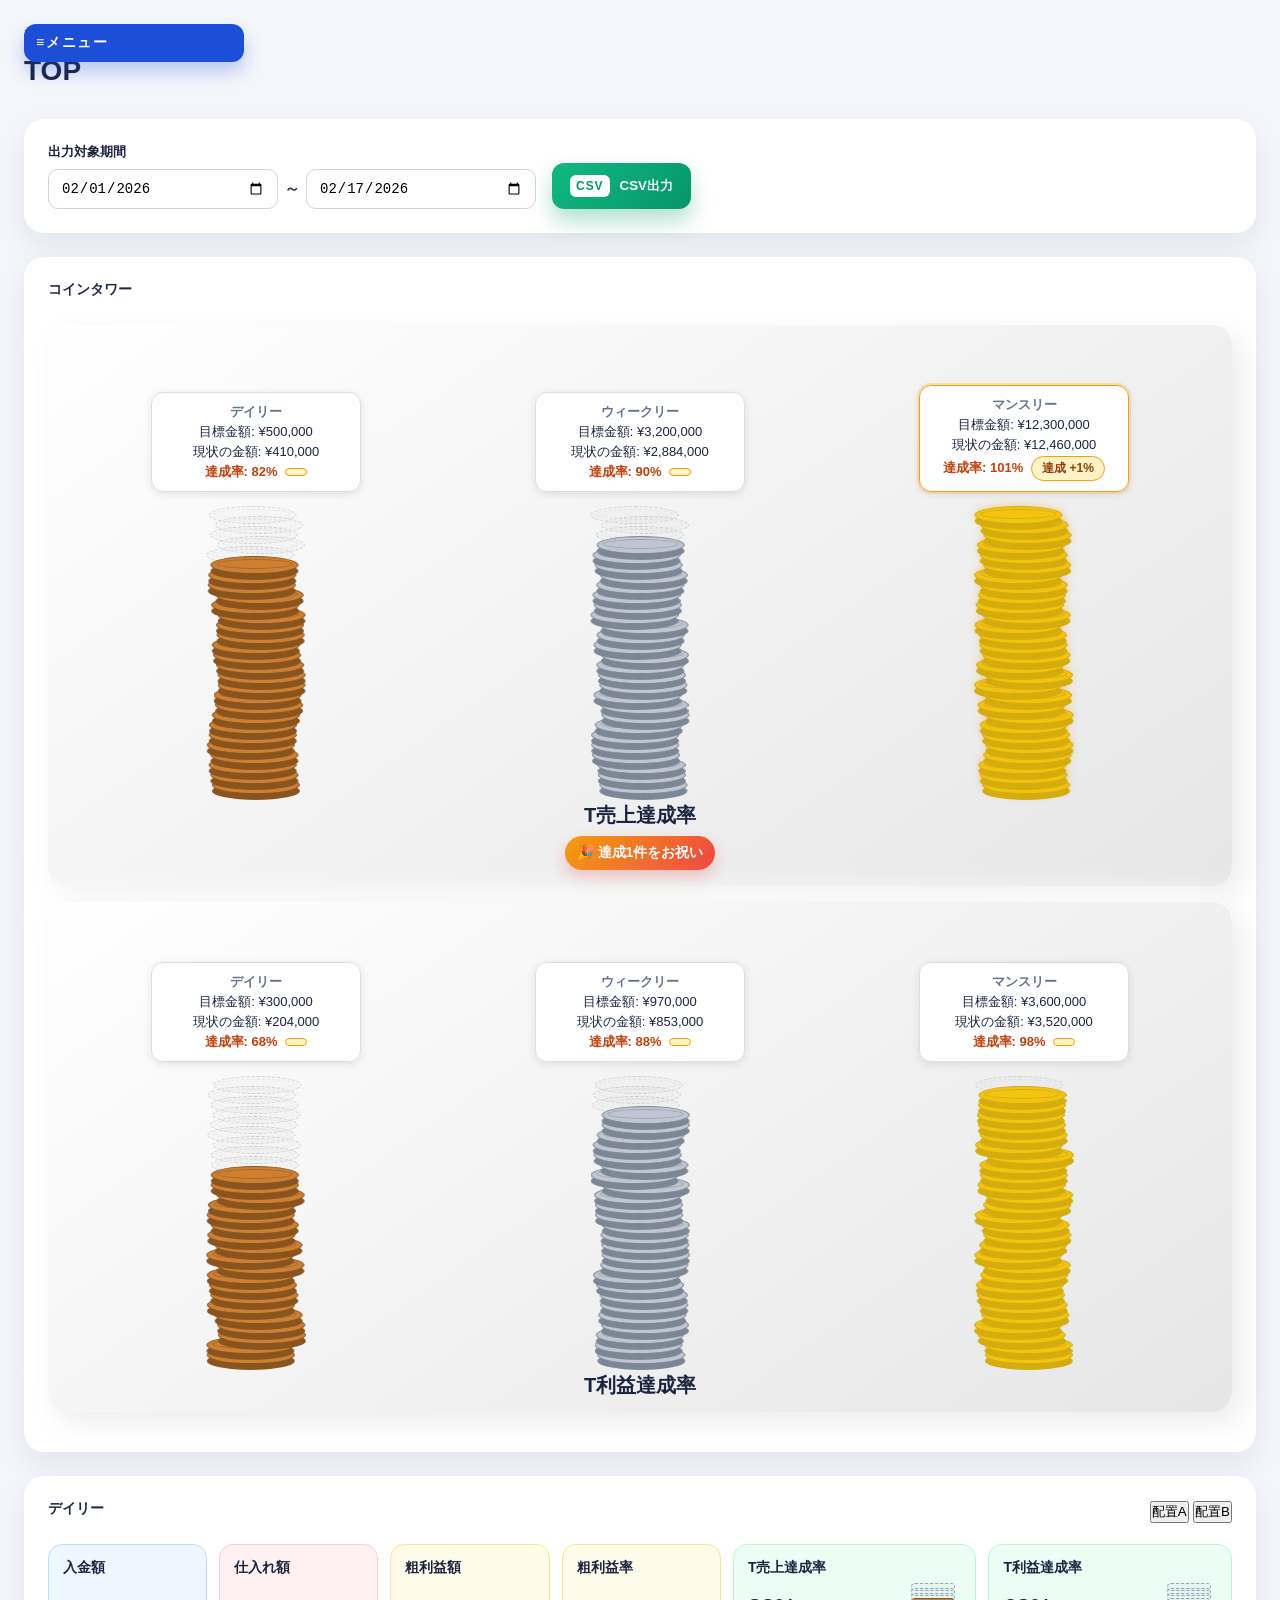
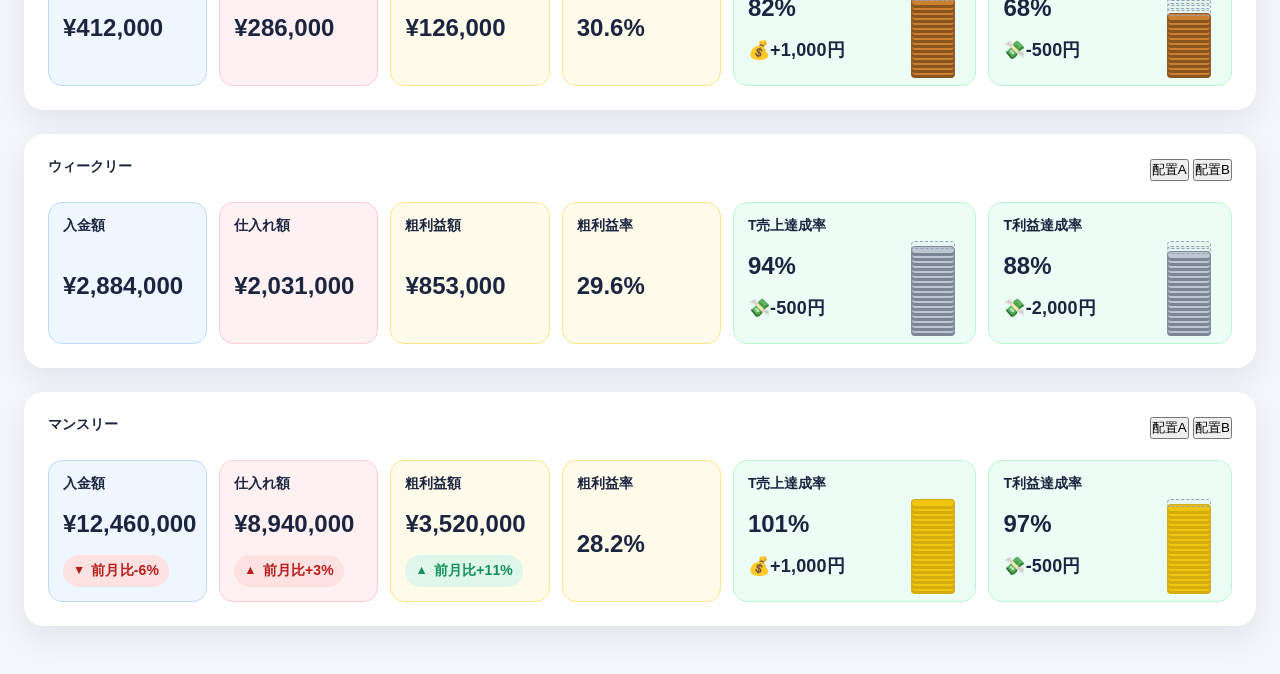
==== commit cff3ee48: "Merge branch 'main' into codex/change-coin-tower-layout-to-horizontal-jn5y7k" ====
--- a/index.html
+++ b/index.html
@@ -120,6 +120,10 @@
           <section class="panel daily-panel" id="daily">
             <div class="panel-header">
               <h2>デイリー</h2>
+              <div class="tower-layout-switch" role="group" aria-label="小さいコインタワー配置比較">
+                <button class="tower-layout-button active" type="button" data-layout="a">配置A</button>
+                <button class="tower-layout-button" type="button" data-layout="b">配置B</button>
+              </div>
             </div>
             <div class="summary-metrics">
               <article class="metric-item income"><h3>入金額</h3><p>¥412,000</p></article>
@@ -134,6 +138,10 @@
           <section class="panel weekly-panel" id="weekly">
             <div class="panel-header">
               <h2>ウィークリー</h2>
+              <div class="tower-layout-switch" role="group" aria-label="小さいコインタワー配置比較">
+                <button class="tower-layout-button active" type="button" data-layout="a">配置A</button>
+                <button class="tower-layout-button" type="button" data-layout="b">配置B</button>
+              </div>
             </div>
             <div class="summary-metrics">
               <article class="metric-item income"><h3>入金額</h3><p>¥2,884,000</p></article>
@@ -148,6 +156,10 @@
           <section class="panel monthly-panel" id="monthly">
             <div class="panel-header">
               <h2>マンスリー</h2>
+              <div class="tower-layout-switch" role="group" aria-label="小さいコインタワー配置比較">
+                <button class="tower-layout-button active" type="button" data-layout="a">配置A</button>
+                <button class="tower-layout-button" type="button" data-layout="b">配置B</button>
+              </div>
             </div>
             <div class="summary-metrics">
               <article class="metric-item income"><h3>入金額</h3><p>¥12,460,000</p><small>前月比-6%</small></article>
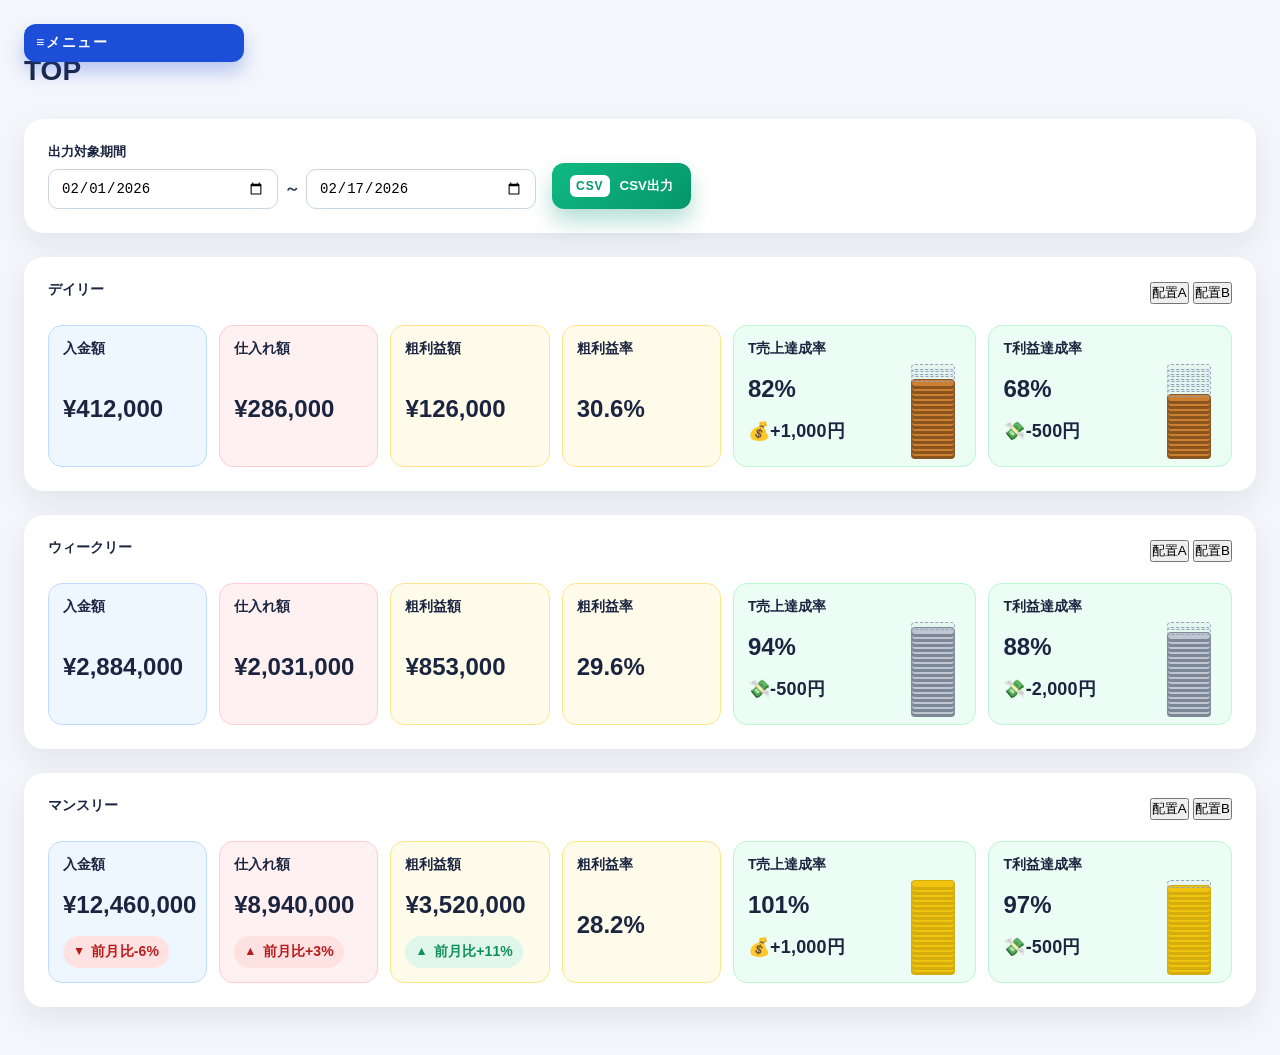
==== commit 882e8a56: "コインタワーエリアを削除" ====
--- a/index.html
+++ b/index.html
@@ -42,78 +42,6 @@
                 <span class="csv-icon" aria-hidden="true">CSV</span>
                 CSV出力
               </button>
-            </div>
-          </section>
-
-          <section class="panel achievement-panel" id="achievement">
-            <div class="panel-header">
-              <h2>コインタワー</h2>
-            </div>
-            <div class="achievement-towers">
-              <article class="coin-tower-widget sales-achievement-widget" data-widget="sales-achievement">
-                <div class="sales-stage" aria-label="T売上達成率 タワー比較">
-                  <div class="sales-tower-group daily-pos">
-                    <div class="sales-label-box">
-                      <p class="sales-tower-title">デイリー</p>
-                      <p class="sales-target">目標金額: <span id="target-daily">-</span></p>
-                      <p class="sales-current">現状の金額: <span id="current-daily">-</span></p>
-                      <p class="sales-rate">達成率: <span id="rate-daily">0%</span><span class="sales-over-badge" id="over-daily" hidden></span></p>
-                    </div>
-                    <div class="sales-tower-container" id="tower-daily" aria-hidden="true"></div>
-                  </div>
-                  <div class="sales-tower-group weekly-pos">
-                    <div class="sales-label-box">
-                      <p class="sales-tower-title">ウィークリー</p>
-                      <p class="sales-target">目標金額: <span id="target-weekly">-</span></p>
-                      <p class="sales-current">現状の金額: <span id="current-weekly">-</span></p>
-                      <p class="sales-rate">達成率: <span id="rate-weekly">0%</span><span class="sales-over-badge" id="over-weekly" hidden></span></p>
-                    </div>
-                    <div class="sales-tower-container" id="tower-weekly" aria-hidden="true"></div>
-                  </div>
-                  <div class="sales-tower-group monthly-pos">
-                    <div class="sales-label-box">
-                      <p class="sales-tower-title">マンスリー</p>
-                      <p class="sales-target">目標金額: <span id="target-monthly">-</span></p>
-                      <p class="sales-current">現状の金額: <span id="current-monthly">-</span></p>
-                      <p class="sales-rate">達成率: <span id="rate-monthly">0%</span><span class="sales-over-badge" id="over-monthly" hidden></span></p>
-                    </div>
-                    <div class="sales-tower-container" id="tower-monthly" aria-hidden="true"></div>
-                  </div>
-                </div>
-                <h3 class="tower-widget-title">T売上達成率</h3>
-              </article>
-              <article class="coin-tower-widget sales-achievement-widget profit-achievement-widget" data-widget="profit-achievement">
-                <div class="sales-stage" aria-label="T利益達成率 タワー比較">
-                  <div class="sales-tower-group daily-pos">
-                    <div class="sales-label-box">
-                      <p class="sales-tower-title">デイリー</p>
-                      <p class="sales-target">目標金額: <span id="profit-target-daily">-</span></p>
-                      <p class="sales-current">現状の金額: <span id="profit-current-daily">-</span></p>
-                      <p class="sales-rate">達成率: <span id="profit-rate-daily">0%</span><span class="sales-over-badge" id="profit-over-daily" hidden></span></p>
-                    </div>
-                    <div class="sales-tower-container" id="profit-tower-daily" aria-hidden="true"></div>
-                  </div>
-                  <div class="sales-tower-group weekly-pos">
-                    <div class="sales-label-box">
-                      <p class="sales-tower-title">ウィークリー</p>
-                      <p class="sales-target">目標金額: <span id="profit-target-weekly">-</span></p>
-                      <p class="sales-current">現状の金額: <span id="profit-current-weekly">-</span></p>
-                      <p class="sales-rate">達成率: <span id="profit-rate-weekly">0%</span><span class="sales-over-badge" id="profit-over-weekly" hidden></span></p>
-                    </div>
-                    <div class="sales-tower-container" id="profit-tower-weekly" aria-hidden="true"></div>
-                  </div>
-                  <div class="sales-tower-group monthly-pos">
-                    <div class="sales-label-box">
-                      <p class="sales-tower-title">マンスリー</p>
-                      <p class="sales-target">目標金額: <span id="profit-target-monthly">-</span></p>
-                      <p class="sales-current">現状の金額: <span id="profit-current-monthly">-</span></p>
-                      <p class="sales-rate">達成率: <span id="profit-rate-monthly">0%</span><span class="sales-over-badge" id="profit-over-monthly" hidden></span></p>
-                    </div>
-                    <div class="sales-tower-container" id="profit-tower-monthly" aria-hidden="true"></div>
-                  </div>
-                </div>
-                <h3 class="tower-widget-title">T利益達成率</h3>
-              </article>
             </div>
           </section>
 
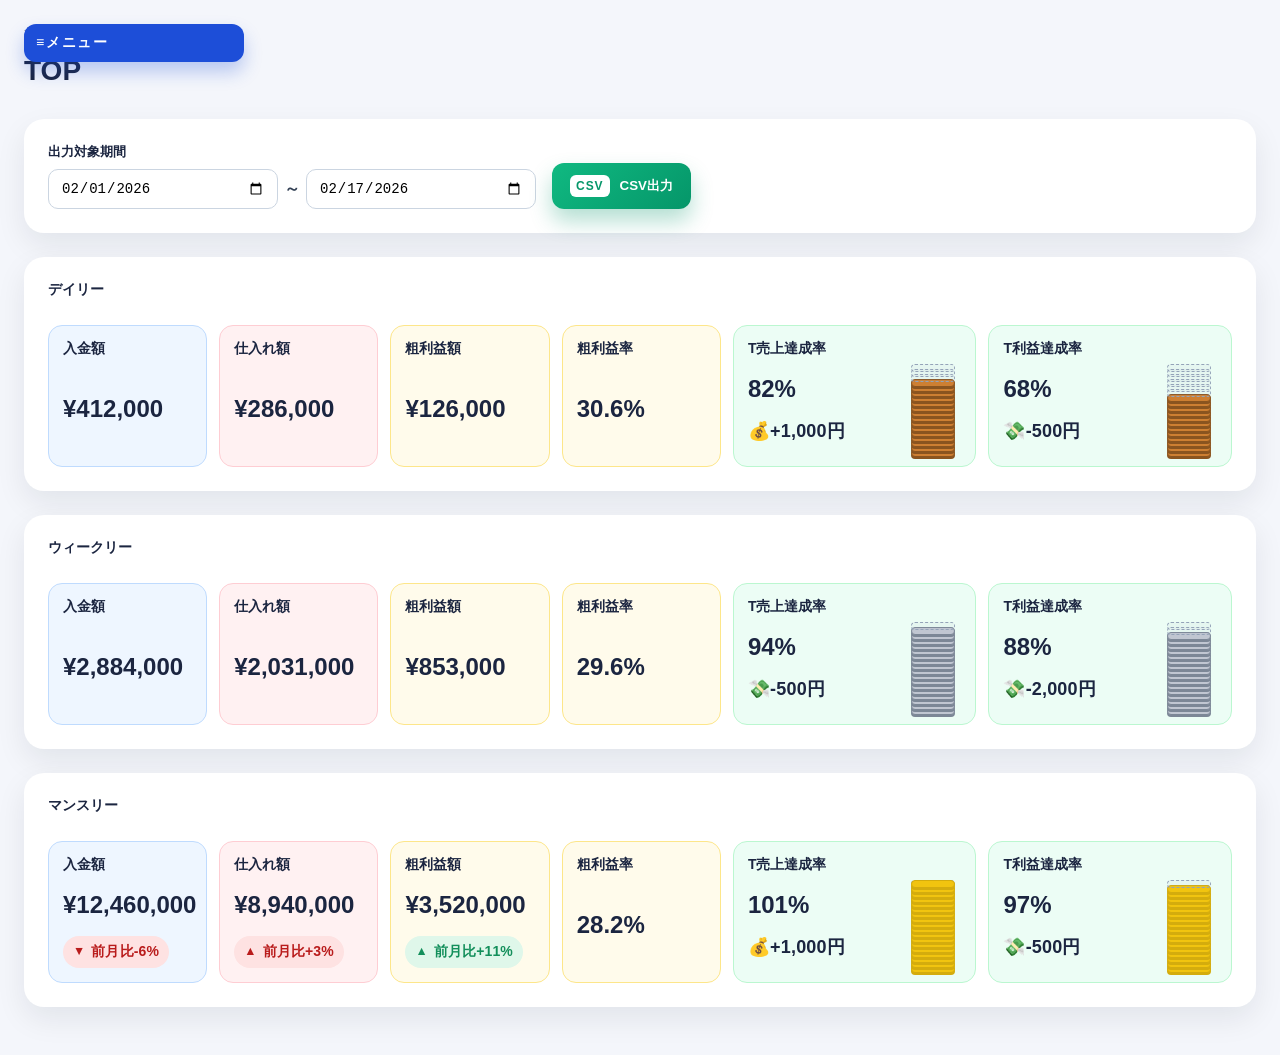
==== commit 2fa30ea5: "配置A/B切替UIを削除" ====
--- a/index.html
+++ b/index.html
@@ -48,10 +48,6 @@
           <section class="panel daily-panel" id="daily">
             <div class="panel-header">
               <h2>デイリー</h2>
-              <div class="tower-layout-switch" role="group" aria-label="小さいコインタワー配置比較">
-                <button class="tower-layout-button active" type="button" data-layout="a">配置A</button>
-                <button class="tower-layout-button" type="button" data-layout="b">配置B</button>
-              </div>
             </div>
             <div class="summary-metrics">
               <article class="metric-item income"><h3>入金額</h3><p>¥412,000</p></article>
@@ -66,10 +62,6 @@
           <section class="panel weekly-panel" id="weekly">
             <div class="panel-header">
               <h2>ウィークリー</h2>
-              <div class="tower-layout-switch" role="group" aria-label="小さいコインタワー配置比較">
-                <button class="tower-layout-button active" type="button" data-layout="a">配置A</button>
-                <button class="tower-layout-button" type="button" data-layout="b">配置B</button>
-              </div>
             </div>
             <div class="summary-metrics">
               <article class="metric-item income"><h3>入金額</h3><p>¥2,884,000</p></article>
@@ -84,10 +76,6 @@
           <section class="panel monthly-panel" id="monthly">
             <div class="panel-header">
               <h2>マンスリー</h2>
-              <div class="tower-layout-switch" role="group" aria-label="小さいコインタワー配置比較">
-                <button class="tower-layout-button active" type="button" data-layout="a">配置A</button>
-                <button class="tower-layout-button" type="button" data-layout="b">配置B</button>
-              </div>
             </div>
             <div class="summary-metrics">
               <article class="metric-item income"><h3>入金額</h3><p>¥12,460,000</p><small>前月比-6%</small></article>
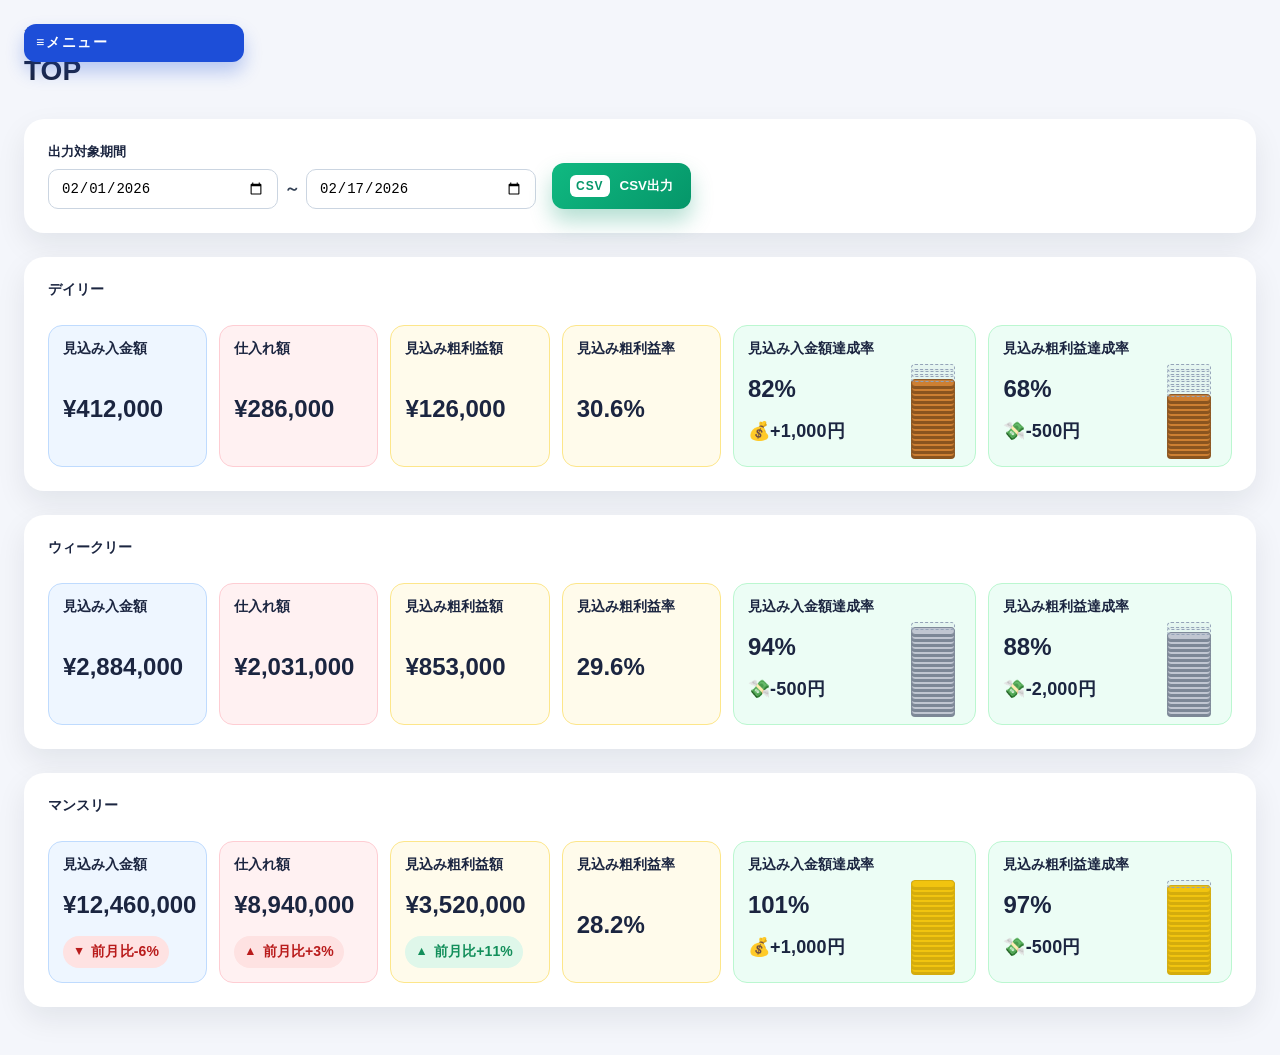
==== commit c5264550: "Update KPI labels to forecast wording" ====
--- a/index.html
+++ b/index.html
@@ -50,12 +50,12 @@
               <h2>デイリー</h2>
             </div>
             <div class="summary-metrics">
-              <article class="metric-item income"><h3>入金額</h3><p>¥412,000</p></article>
+              <article class="metric-item income"><h3>見込み入金額</h3><p>¥412,000</p></article>
               <article class="metric-item expense"><h3>仕入れ額</h3><p>¥286,000</p></article>
-              <article class="metric-item profit"><h3>粗利益額</h3><p>¥126,000</p></article>
-              <article class="metric-item profit"><h3>粗利益率</h3><p>30.6%</p></article>
-              <article class="metric-item target" data-target-type="sales"><h3>T売上達成率</h3><p>82%</p><span>💰+1,000円</span></article>
-              <article class="metric-item target" data-target-type="profit"><h3>T利益達成率</h3><p>68%</p><span>💸-500円</span></article>
+              <article class="metric-item profit"><h3>見込み粗利益額</h3><p>¥126,000</p></article>
+              <article class="metric-item profit"><h3>見込み粗利益率</h3><p>30.6%</p></article>
+              <article class="metric-item target" data-target-type="sales"><h3>見込み入金額達成率</h3><p>82%</p><span>💰+1,000円</span></article>
+              <article class="metric-item target" data-target-type="profit"><h3>見込み粗利益達成率</h3><p>68%</p><span>💸-500円</span></article>
             </div>
           </section>
 
@@ -64,12 +64,12 @@
               <h2>ウィークリー</h2>
             </div>
             <div class="summary-metrics">
-              <article class="metric-item income"><h3>入金額</h3><p>¥2,884,000</p></article>
+              <article class="metric-item income"><h3>見込み入金額</h3><p>¥2,884,000</p></article>
               <article class="metric-item expense"><h3>仕入れ額</h3><p>¥2,031,000</p></article>
-              <article class="metric-item profit"><h3>粗利益額</h3><p>¥853,000</p></article>
-              <article class="metric-item profit"><h3>粗利益率</h3><p>29.6%</p></article>
-              <article class="metric-item target" data-target-type="sales"><h3>T売上達成率</h3><p>94%</p><span>💸-500円</span></article>
-              <article class="metric-item target" data-target-type="profit"><h3>T利益達成率</h3><p>88%</p><span>💸-2,000円</span></article>
+              <article class="metric-item profit"><h3>見込み粗利益額</h3><p>¥853,000</p></article>
+              <article class="metric-item profit"><h3>見込み粗利益率</h3><p>29.6%</p></article>
+              <article class="metric-item target" data-target-type="sales"><h3>見込み入金額達成率</h3><p>94%</p><span>💸-500円</span></article>
+              <article class="metric-item target" data-target-type="profit"><h3>見込み粗利益達成率</h3><p>88%</p><span>💸-2,000円</span></article>
             </div>
           </section>
 
@@ -78,12 +78,12 @@
               <h2>マンスリー</h2>
             </div>
             <div class="summary-metrics">
-              <article class="metric-item income"><h3>入金額</h3><p>¥12,460,000</p><small>前月比-6%</small></article>
+              <article class="metric-item income"><h3>見込み入金額</h3><p>¥12,460,000</p><small>前月比-6%</small></article>
               <article class="metric-item expense"><h3>仕入れ額</h3><p>¥8,940,000</p><small>前月比+3%</small></article>
-              <article class="metric-item profit"><h3>粗利益額</h3><p>¥3,520,000</p><small>前月比+11%</small></article>
-              <article class="metric-item profit"><h3>粗利益率</h3><p>28.2%</p></article>
-              <article class="metric-item target" data-target-type="sales"><h3>T売上達成率</h3><p>101%</p><span>💰+1,000円</span></article>
-              <article class="metric-item target" data-target-type="profit"><h3>T利益達成率</h3><p>97%</p><span>💸-500円</span></article>
+              <article class="metric-item profit"><h3>見込み粗利益額</h3><p>¥3,520,000</p><small>前月比+11%</small></article>
+              <article class="metric-item profit"><h3>見込み粗利益率</h3><p>28.2%</p></article>
+              <article class="metric-item target" data-target-type="sales"><h3>見込み入金額達成率</h3><p>101%</p><span>💰+1,000円</span></article>
+              <article class="metric-item target" data-target-type="profit"><h3>見込み粗利益達成率</h3><p>97%</p><span>💸-500円</span></article>
             </div>
           </section>
         </main>
